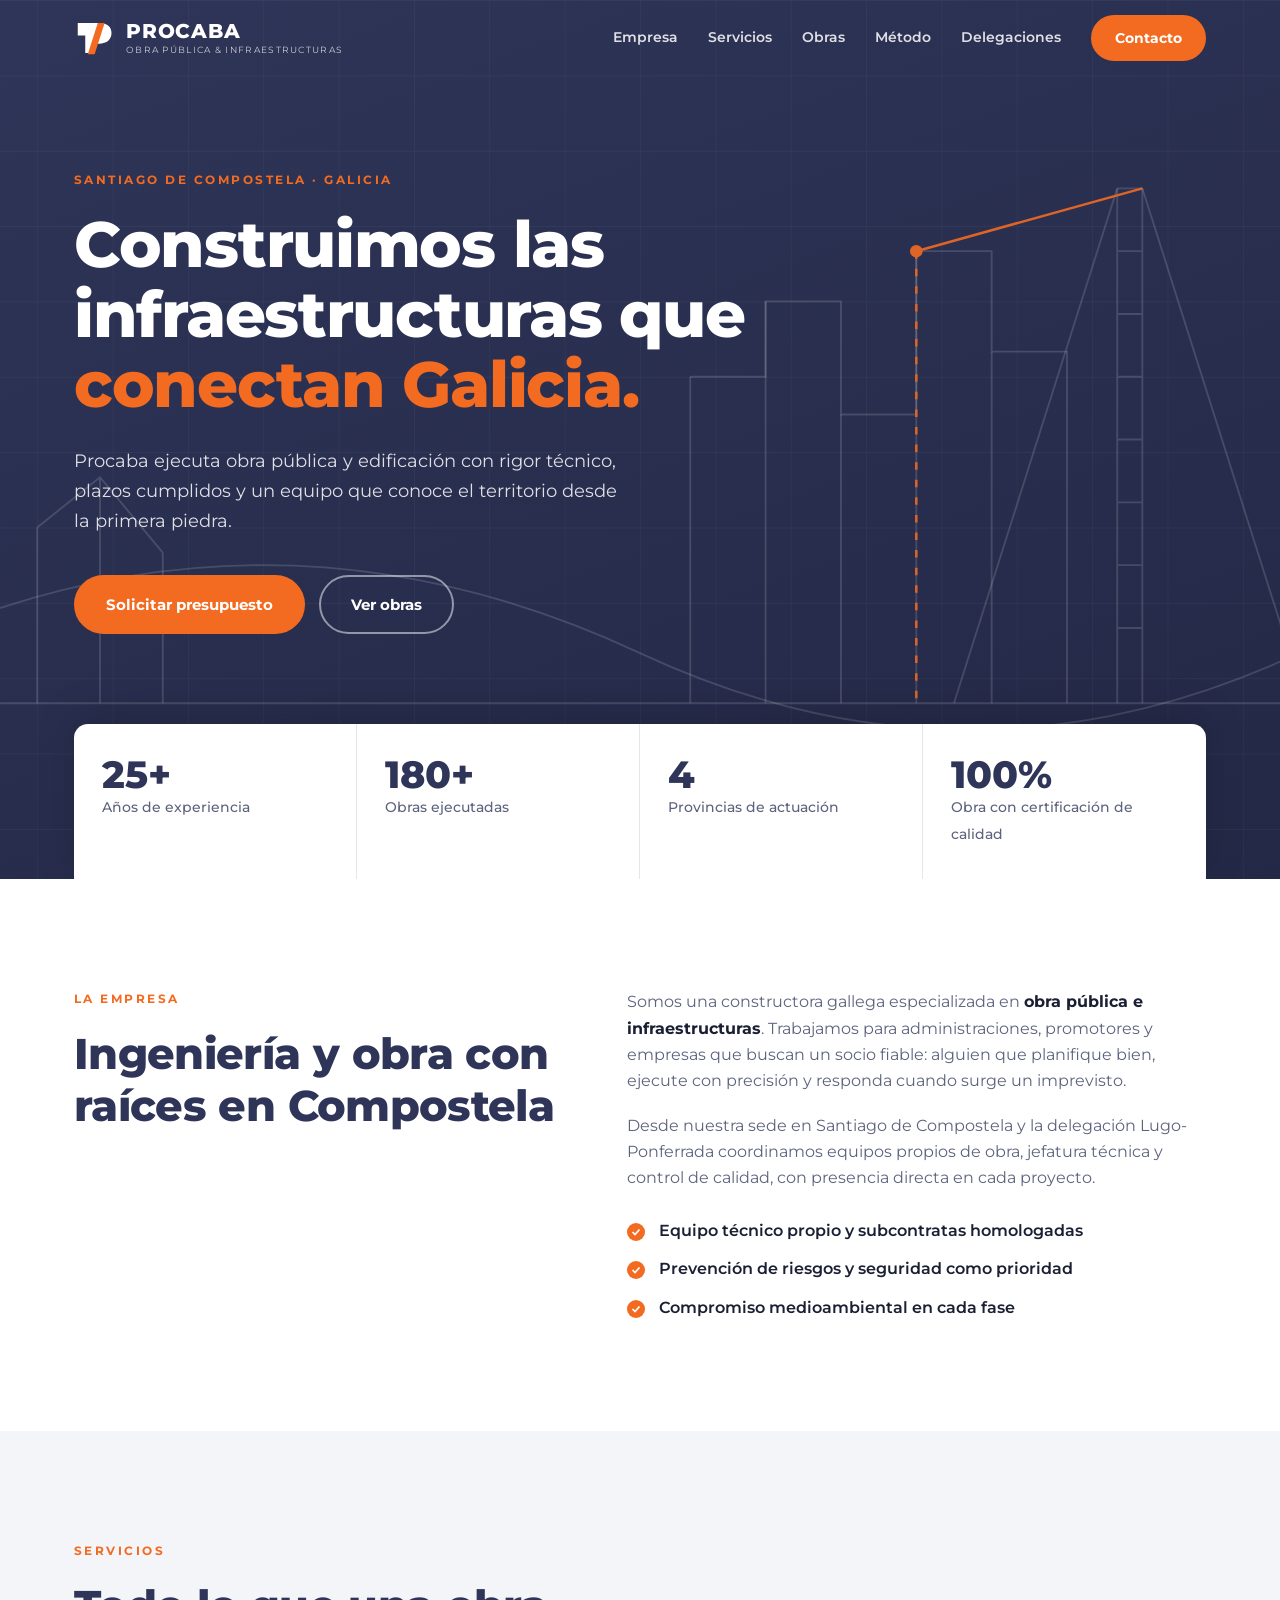
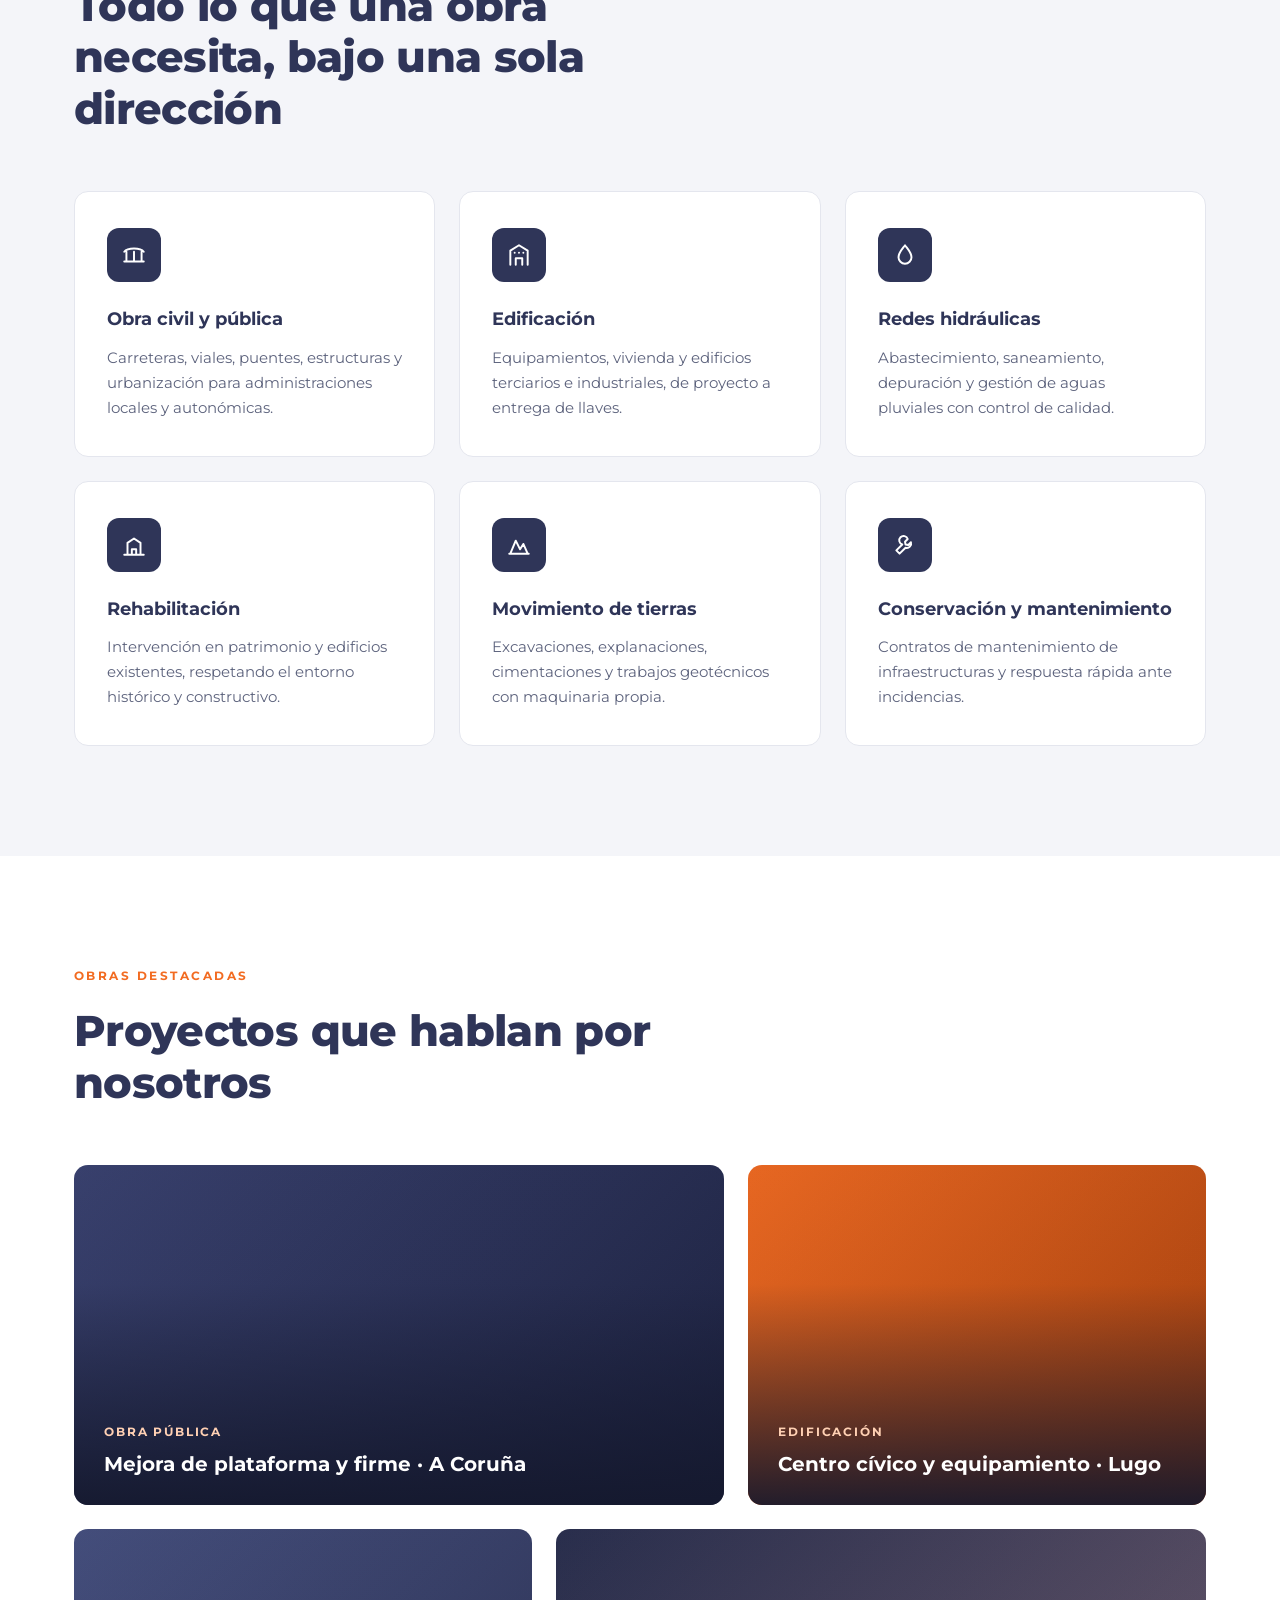
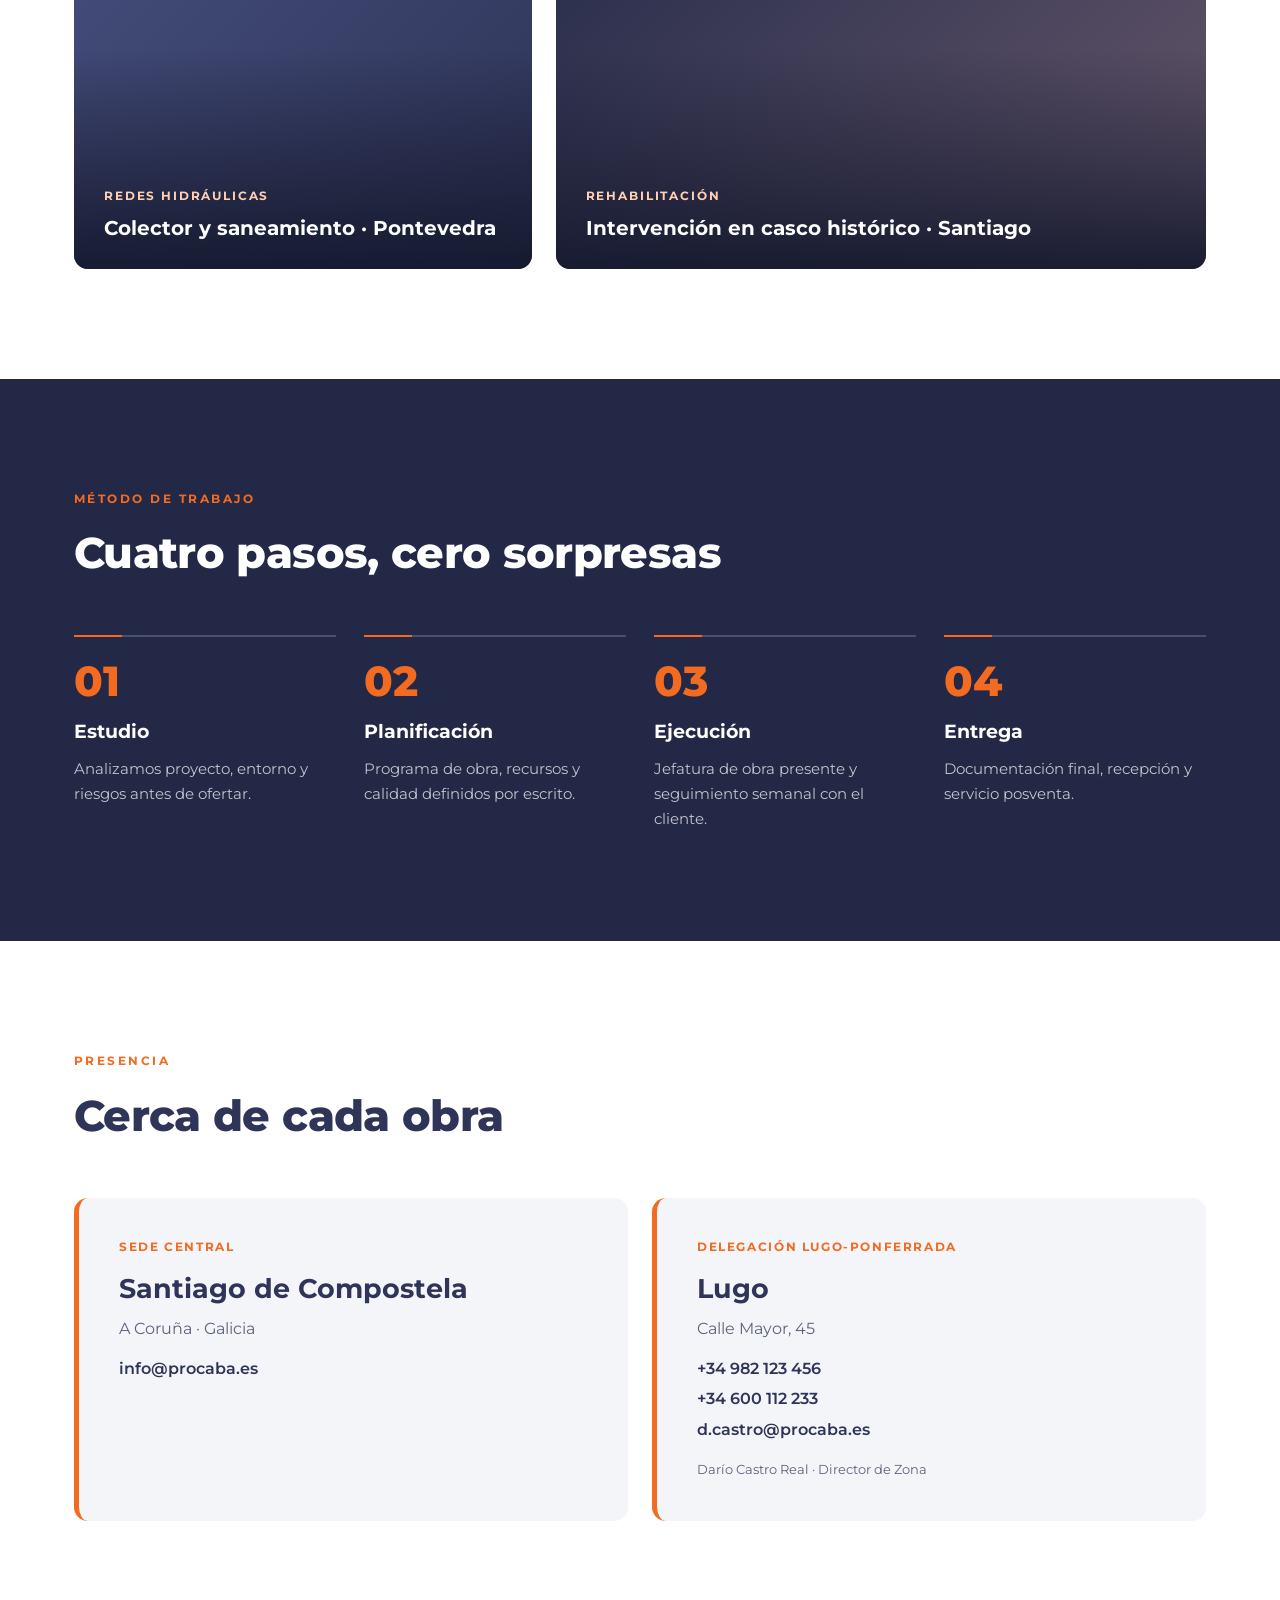
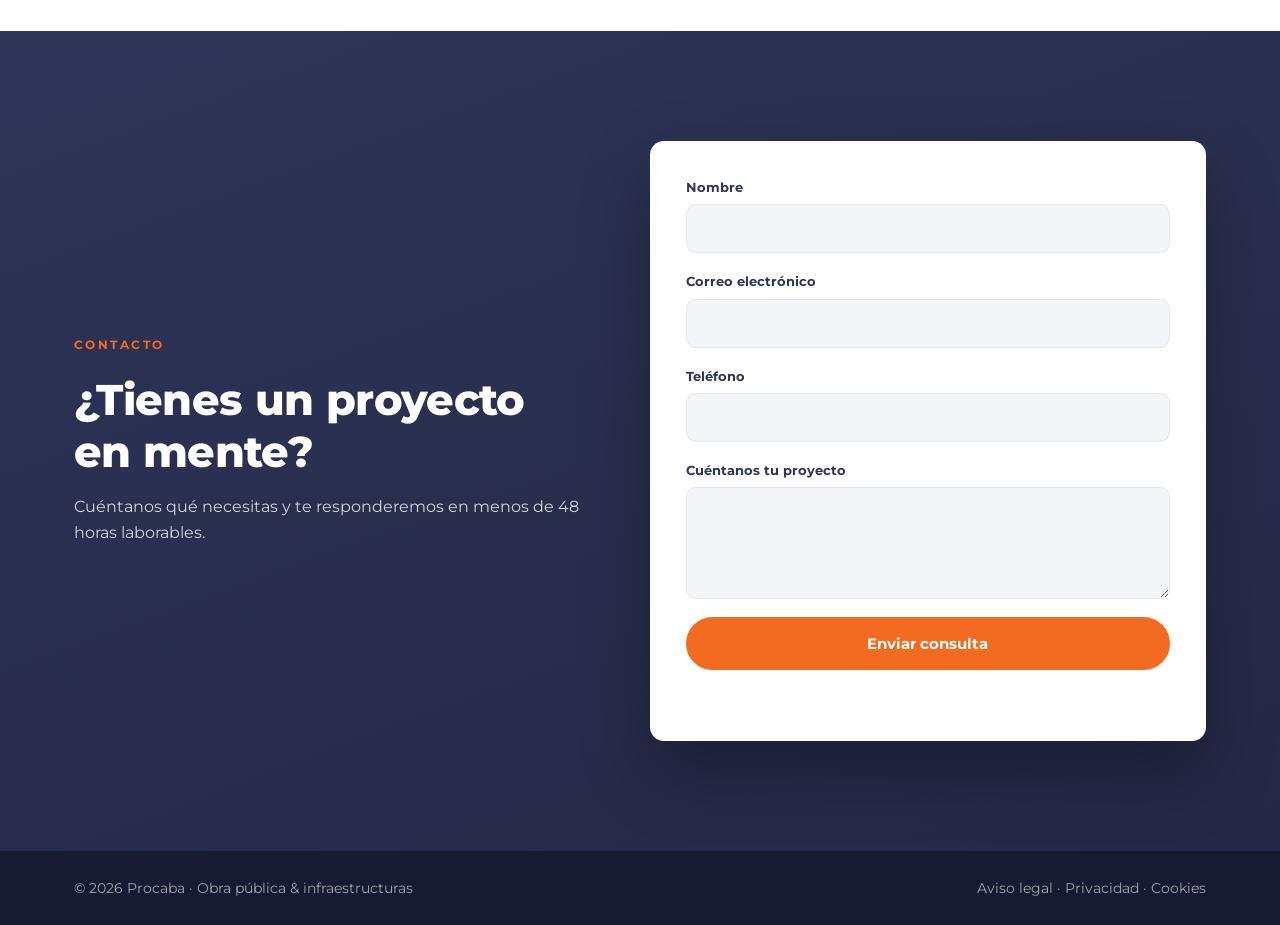
==== index.html @ 621a3f21 "Add Procaba corporate website Static one-page site: hero, company, services, featured works, method," ====
<!doctype html>
<html lang="es">
<head>
<meta charset="utf-8">
<meta name="viewport" content="width=device-width, initial-scale=1">
<title>Procaba · Obra pública e infraestructuras en Galicia</title>
<meta name="description" content="Procaba es una constructora de Santiago de Compostela especializada en obra pública, edificación e infraestructuras en Galicia y el noroeste peninsular.">
<meta name="theme-color" content="#2F3558">
<link rel="icon" href="assets/favicon.svg" type="image/svg+xml">
<link rel="preconnect" href="https://fonts.googleapis.com">
<link rel="preconnect" href="https://fonts.gstatic.com" crossorigin>
<link href="https://fonts.googleapis.com/css2?family=Montserrat:wght@400;500;600;700;800&display=swap" rel="stylesheet">
<link rel="stylesheet" href="styles.css">
<script type="application/ld+json">
{"@context":"https://schema.org","@type":"GeneralContractor","name":"Procaba","description":"Obra pública e infraestructuras","address":{"@type":"PostalAddress","addressLocality":"Santiago de Compostela","addressRegion":"A Coruña","addressCountry":"ES"}}
</script>
</head>
<body>

<header class="nav" id="top">
  <div class="wrap nav-in">
    <a href="#top" class="brand" aria-label="Procaba, inicio">
      <svg class="mark" viewBox="0 0 64 64" aria-hidden="true"><path fill="currentColor" d="M6 8h34c13 0 20 6 20 16s-7 17-20 17H30v15H18V28H6z"/><path fill="#F26B21" d="M38 8h11L33 58H22z"/></svg>
      <span class="brand-t"><b>PROCABA</b><small>Obra pública &amp; infraestructuras</small></span>
    </a>
    <nav class="menu" id="menu" aria-label="Principal">
      <a href="#empresa">Empresa</a>
      <a href="#servicios">Servicios</a>
      <a href="#obras">Obras</a>
      <a href="#metodo">Método</a>
      <a href="#delegaciones">Delegaciones</a>
      <a href="#contacto" class="btn btn-sm">Contacto</a>
    </nav>
    <button class="burger" id="burger" aria-label="Abrir menú" aria-expanded="false" aria-controls="menu"><span></span><span></span></button>
  </div>
</header>

<main>
<section class="hero">
  <div class="hero-bg" aria-hidden="true">
    <svg viewBox="0 0 1200 700" preserveAspectRatio="xMidYMid slice">
      <defs>
        <pattern id="g" width="60" height="60" patternUnits="userSpaceOnUse"><path d="M60 0H0V60" fill="none" stroke="#fff" stroke-opacity=".06"/></pattern>
        <linearGradient id="fade" x1="0" x2="1"><stop offset="0" stop-color="#232846" stop-opacity="0"/><stop offset="1" stop-color="#232846" stop-opacity=".0"/></linearGradient>
      </defs>
      <rect width="1200" height="700" fill="url(#g)"/>
      <g fill="none" stroke="#fff" stroke-opacity=".16" stroke-width="1.500">
        <path d="M0 520 Q300 380 600 520 T1200 480"/>
        <path d="M0 560 H1200"/>
        <path d="M640 560V300M700 560V240M760 560V330M820 560V200M880 560V280"/>
        <path d="M640 300H700V240H760V330H820V200H880V280H940V560"/>
        <path d="M120 560V420M170 560V380M220 560V440M120 420L170 380 220 440"/>
        <path d="M980 560V150M1000 150V560M980 150H1000M980 200H1000M980 250H1000M980 300H1000M980 350H1000M980 400H1000M980 450H1000M980 500H1000"/>
        <path d="M980 150L850 560M1000 150L1130 560"/>
      </g>
      <g stroke="#F26B21" stroke-width="2" fill="none"><path d="M820 200L1000 150"/><path d="M820 200V560" stroke-dasharray="6 8"/></g>
      <circle cx="820" cy="200" r="5" fill="#F26B21"/>
    </svg>
  </div>
  <div class="wrap hero-in">
    <p class="eyebrow">Santiago de Compostela · Galicia</p>
    <h1>Construimos las infraestructuras que <em>conectan Galicia.</em></h1>
    <p class="lead">Procaba ejecuta obra pública y edificación con rigor técnico, plazos cumplidos y un equipo que conoce el territorio desde la primera piedra.</p>
    <div class="cta">
      <a href="#contacto" class="btn">Solicitar presupuesto</a>
      <a href="#obras" class="btn btn-ghost">Ver obras</a>
    </div>
  </div>
  <div class="wrap">
    <ul class="stats" aria-label="Cifras de la empresa">
      <li><b data-count="25" data-suffix="+">25+</b><span>Años de experiencia</span></li>
      <li><b data-count="180" data-suffix="+">180+</b><span>Obras ejecutadas</span></li>
      <li><b data-count="4">4</b><span>Provincias de actuación</span></li>
      <li><b data-count="100" data-suffix="%">100%</b><span>Obra con certificación de calidad</span></li>
    </ul>
  </div>
</section>

<section class="sec" id="empresa">
  <div class="wrap split">
    <div class="reveal">
      <p class="eyebrow dark">La empresa</p>
      <h2>Ingeniería y obra con raíces en Compostela</h2>
    </div>
    <div class="reveal">
      <p>Somos una constructora gallega especializada en <strong>obra pública e infraestructuras</strong>. Trabajamos para administraciones, promotores y empresas que buscan un socio fiable: alguien que planifique bien, ejecute con precisión y responda cuando surge un imprevisto.</p>
      <p>Desde nuestra sede en Santiago de Compostela y la delegación Lugo-Ponferrada coordinamos equipos propios de obra, jefatura técnica y control de calidad, con presencia directa en cada proyecto.</p>
      <ul class="ticks">
        <li>Equipo técnico propio y subcontratas homologadas</li>
        <li>Prevención de riesgos y seguridad como prioridad</li>
        <li>Compromiso medioambiental en cada fase</li>
      </ul>
    </div>
  </div>
</section>

<section class="sec alt" id="servicios">
  <div class="wrap">
    <div class="head reveal"><p class="eyebrow dark">Servicios</p><h2>Todo lo que una obra necesita, bajo una sola dirección</h2></div>
    <div class="cards">
      <article class="card reveal"><i><svg viewBox="0 0 24 24"><path d="M3 18h18M5 18V9m14 9V9M3 9c3-4 15-4 18 0M12 9v9"/></svg></i><h3>Obra civil y pública</h3><p>Carreteras, viales, puentes, estructuras y urbanización para administraciones locales y autonómicas.</p></article>
      <article class="card reveal"><i><svg viewBox="0 0 24 24"><path d="M4 21V8l8-5 8 5v13M9 21v-6h6v6M8 10h.01M12 10h.01M16 10h.01"/></svg></i><h3>Edificación</h3><p>Equipamientos, vivienda y edificios terciarios e industriales, de proyecto a entrega de llaves.</p></article>
      <article class="card reveal"><i><svg viewBox="0 0 24 24"><path d="M12 3c3 4 6 7 6 11a6 6 0 0 1-12 0c0-4 3-7 6-11z"/></svg></i><h3>Redes hidráulicas</h3><p>Abastecimiento, saneamiento, depuración y gestión de aguas pluviales con control de calidad.</p></article>
      <article class="card reveal"><i><svg viewBox="0 0 24 24"><path d="M3 21h18M6 21V10l6-4 6 4v11M10 21v-5h4v5"/></svg></i><h3>Rehabilitación</h3><p>Intervención en patrimonio y edificios existentes, respetando el entorno histórico y constructivo.</p></article>
      <article class="card reveal"><i><svg viewBox="0 0 24 24"><path d="M4 20l5-12 4 8 3-5 4 9M3 20h18"/></svg></i><h3>Movimiento de tierras</h3><p>Excavaciones, explanaciones, cimentaciones y trabajos geotécnicos con maquinaria propia.</p></article>
      <article class="card reveal"><i><svg viewBox="0 0 24 24"><path d="M14.500 6.500a4 4 0 1 0-5 5L4 17l3 3 5.500-5.500a4 4 0 0 0 5-5l-2.500 2.500-2.500-.5-.5-2.500z"/></svg></i><h3>Conservación y mantenimiento</h3><p>Contratos de mantenimiento de infraestructuras y respuesta rápida ante incidencias.</p></article>
    </div>
  </div>
</section>

<section class="sec" id="obras">
  <div class="wrap">
    <div class="head reveal"><p class="eyebrow dark">Obras destacadas</p><h2>Proyectos que hablan por nosotros</h2></div>
    <div class="works">
      <figure class="work w1 reveal"><div class="art"></div><figcaption><span>Obra pública</span><h3>Mejora de plataforma y firme · A Coruña</h3></figcaption></figure>
      <figure class="work w2 reveal"><div class="art"></div><figcaption><span>Edificación</span><h3>Centro cívico y equipamiento · Lugo</h3></figcaption></figure>
      <figure class="work w3 reveal"><div class="art"></div><figcaption><span>Redes hidráulicas</span><h3>Colector y saneamiento · Pontevedra</h3></figcaption></figure>
      <figure class="work w4 reveal"><div class="art"></div><figcaption><span>Rehabilitación</span><h3>Intervención en casco histórico · Santiago</h3></figcaption></figure>
    </div>
  </div>
</section>

<section class="sec dark" id="metodo">
  <div class="wrap">
    <div class="head reveal"><p class="eyebrow">Método de trabajo</p><h2>Cuatro pasos, cero sorpresas</h2></div>
    <ol class="steps">
      <li class="reveal"><b>01</b><h3>Estudio</h3><p>Analizamos proyecto, entorno y riesgos antes de ofertar.</p></li>
      <li class="reveal"><b>02</b><h3>Planificación</h3><p>Programa de obra, recursos y calidad definidos por escrito.</p></li>
      <li class="reveal"><b>03</b><h3>Ejecución</h3><p>Jefatura de obra presente y seguimiento semanal con el cliente.</p></li>
      <li class="reveal"><b>04</b><h3>Entrega</h3><p>Documentación final, recepción y servicio posventa.</p></li>
    </ol>
  </div>
</section>

<section class="sec" id="delegaciones">
  <div class="wrap">
    <div class="head reveal"><p class="eyebrow dark">Presencia</p><h2>Cerca de cada obra</h2></div>
    <div class="offices">
      <article class="office reveal">
        <span class="tag">Sede central</span>
        <h3>Santiago de Compostela</h3>
        <p>A Coruña · Galicia</p>
        <a href="mailto:info@procaba.es">info@procaba.es</a>
      </article>
      <article class="office reveal">
        <span class="tag">Delegación Lugo-Ponferrada</span>
        <h3>Lugo</h3>
        <p>Calle Mayor, 45</p>
        <a href="tel:+34982123456">+34 982 123 456</a>
        <a href="tel:+34600112233">+34 600 112 233</a>
        <a href="mailto:d.castro@procaba.es">d.castro@procaba.es</a>
        <small>Darío Castro Real · Director de Zona</small>
      </article>
    </div>
  </div>
</section>

<section class="sec cta-band" id="contacto">
  <div class="wrap contact">
    <div class="reveal">
      <p class="eyebrow">Contacto</p>
      <h2>¿Tienes un proyecto en mente?</h2>
      <p>Cuéntanos qué necesitas y te responderemos en menos de 48 horas laborables.</p>
    </div>
    <form class="form reveal" id="form" novalidate>
      <label>Nombre<input name="nombre" required autocomplete="name"></label>
      <label>Correo electrónico<input type="email" name="email" required autocomplete="email"></label>
      <label>Teléfono<input type="tel" name="tel" autocomplete="tel"></label>
      <label>Cuéntanos tu proyecto<textarea name="msg" rows="4" required></textarea></label>
      <button class="btn" type="submit">Enviar consulta</button>
      <p class="note" id="note" role="status"></p>
    </form>
  </div>
</section>
</main>

<footer class="foot">
  <div class="wrap foot-in">
    <span>© <span id="y"></span> Procaba · Obra pública &amp; infraestructuras</span>
    <span><a href="#">Aviso legal</a> · <a href="#">Privacidad</a> · <a href="#">Cookies</a></span>
  </div>
</footer>

<script src="script.js"></script>
</body>
</html>
---- styles.css ----
:root{
  --navy:#2F3558; --navy-d:#232846; --orange:#F26B21; --ink:#1b1f33; --mut:#5d637d;
  --bg:#fff; --alt:#f4f5f9; --line:#e4e6ee; --r:14px; --w:1180px;
}
*{box-sizing:border-box;margin:0;padding:0}
html{scroll-behavior:smooth;scroll-padding-top:76px}
body{font-family:Montserrat,system-ui,sans-serif;color:var(--ink);background:var(--bg);line-height:1.65;-webkit-font-smoothing:antialiased}
a{color:inherit;text-decoration:none}
ul,ol{list-style:none}
.wrap{max-width:var(--w);margin:0 auto;padding:0 24px}

/* nav */
.nav{position:fixed;inset:0 0 auto;z-index:50;transition:background .3s,box-shadow .3s;color:#fff}
.nav.solid{background:rgba(35,40,70,.96);backdrop-filter:blur(8px);box-shadow:0 2px 20px rgba(0,0,0,.2)}
.nav-in{display:flex;align-items:center;justify-content:space-between;height:76px}
.brand{display:flex;align-items:center;gap:12px}
.mark{width:40px;height:40px;color:#fff}
.brand-t{display:flex;flex-direction:column;line-height:1.1}
.brand-t b{font-weight:800;font-size:1.25rem;letter-spacing:.04em}
.brand-t small{font-size:.58rem;letter-spacing:.14em;text-transform:uppercase;opacity:.75;margin-top:3px}
.menu{display:flex;align-items:center;gap:30px;font-size:.88rem;font-weight:600}
.menu a:not(.btn){opacity:.85;transition:opacity .2s}
.menu a:not(.btn):hover{opacity:1}
.burger{display:none;background:none;border:0;width:44px;height:44px;cursor:pointer}
.burger span{display:block;width:24px;height:2px;background:#fff;margin:6px auto}

/* buttons */
.btn{display:inline-block;background:var(--orange);color:#fff;font-weight:700;font-size:.95rem;padding:15px 30px;border-radius:999px;border:2px solid var(--orange);cursor:pointer;font-family:inherit;transition:transform .2s,background .2s,box-shadow .2s}
.btn:hover{transform:translateY(-2px);box-shadow:0 10px 24px rgba(242,107,33,.35);background:#ff7a30}
.btn-sm{padding:10px 22px;font-size:.85rem}
.btn-ghost{background:transparent;border-color:rgba(255,255,255,.5)}
.btn-ghost:hover{background:#fff;color:var(--navy);border-color:#fff;box-shadow:none}

/* hero */
.hero{position:relative;background:linear-gradient(160deg,var(--navy) 0%,var(--navy-d) 100%);color:#fff;padding:170px 0 0;overflow:hidden}
.hero-bg{position:absolute;inset:0;opacity:.9}
.hero-bg svg{width:100%;height:100%}
.hero-in{position:relative;max-width:var(--w)}
.hero-in>*{max-width:720px}
.eyebrow{font-size:.78rem;font-weight:700;letter-spacing:.2em;text-transform:uppercase;color:var(--orange);margin-bottom:18px}
.eyebrow.dark{color:var(--orange)}
h1{font-size:clamp(2.2rem,5.4vw,4rem);line-height:1.1;font-weight:800;letter-spacing:-.02em}
h1 em{font-style:normal;color:var(--orange)}
.lead{font-size:1.15rem;opacity:.85;margin:26px 0 38px;max-width:560px}
.cta{display:flex;gap:14px;flex-wrap:wrap}
.stats{position:relative;display:grid;grid-template-columns:repeat(4,1fr);gap:0;margin-top:90px;background:#fff;color:var(--ink);border-radius:var(--r) var(--r) 0 0;box-shadow:0 -10px 40px rgba(0,0,0,.15)}
.stats li{padding:32px 28px;border-right:1px solid var(--line)}
.stats li:last-child{border:0}
.stats b{display:block;font-size:2.4rem;font-weight:800;color:var(--navy);line-height:1}
.stats span{font-size:.85rem;color:var(--mut);font-weight:500}

/* sections */
.sec{padding:110px 0}
.sec.alt{background:var(--alt)}
h2{font-size:clamp(1.8rem,3.4vw,2.7rem);line-height:1.2;font-weight:800;color:var(--navy);letter-spacing:-.015em}
.head{max-width:680px;margin-bottom:56px}
.split{display:grid;grid-template-columns:1fr 1.2fr;gap:70px;align-items:start}
.split p{color:var(--mut);margin-bottom:18px}
.split strong{color:var(--ink)}
.ticks{margin-top:26px;display:grid;gap:12px}
.ticks li{position:relative;padding-left:32px;font-weight:600}
.ticks li::before{content:"";position:absolute;left:0;top:5px;width:18px;height:18px;border-radius:50%;background:var(--orange) url("data:image/svg+xml,%3Csvg xmlns='http://www.w3.org/2000/svg' viewBox='0 0 24 24' fill='none' stroke='white' stroke-width='3.500'%3E%3Cpath d='M5 12l5 5 9-10'/%3E%3C/svg%3E") center/12px no-repeat}

.cards{display:grid;grid-template-columns:repeat(3,1fr);gap:24px}
.card{background:#fff;padding:36px 32px;border-radius:var(--r);border:1px solid var(--line);transition:transform .3s,box-shadow .3s,border-color .3s}
.card:hover{transform:translateY(-6px);box-shadow:0 22px 50px rgba(47,53,88,.12);border-color:transparent}
.card i{display:grid;place-items:center;width:54px;height:54px;border-radius:12px;background:var(--navy);margin-bottom:22px;transition:background .3s}
.card:hover i{background:var(--orange)}
.card svg{width:26px;height:26px;fill:none;stroke:#fff;stroke-width:1.8;stroke-linecap:round;stroke-linejoin:round}
.card h3{font-size:1.15rem;color:var(--navy);margin-bottom:10px}
.card p{color:var(--mut);font-size:.95rem}

/* works */
.works{display:grid;grid-template-columns:repeat(12,1fr);gap:24px}
.work{position:relative;border-radius:var(--r);overflow:hidden;min-height:340px;color:#fff;isolation:isolate}
.w1{grid-column:span 7}.w2{grid-column:span 5}.w3{grid-column:span 5}.w4{grid-column:span 7}
.art{position:absolute;inset:0;z-index:-1;transition:transform .6s}
.work:hover .art{transform:scale(1.06)}
.art::after{content:"";position:absolute;inset:0;background:linear-gradient(to top,rgba(20,24,45,.92),rgba(20,24,45,.05) 65%)}
.w1 .art{background:linear-gradient(135deg,#3a4270,#1d2240)}
.w2 .art{background:linear-gradient(135deg,#F26B21,#a8400c)}
.w3 .art{background:linear-gradient(135deg,#46507f,#2F3558)}
.w4 .art{background:linear-gradient(135deg,#2a2f4e,#6a5a6d)}
.art{background-image:repeating-linear-gradient(90deg,rgba(255,255,255,.05) 0 1px,transparent 1px 48px),repeating-linear-gradient(0deg,rgba(255,255,255,.05) 0 1px,transparent 1px 48px)}
.work figcaption{position:absolute;left:0;right:0;bottom:0;padding:28px 30px}
.work span{font-size:.72rem;font-weight:700;letter-spacing:.16em;text-transform:uppercase;color:#ffd0b3}
.work h3{font-size:1.25rem;margin-top:6px;line-height:1.3}

/* dark steps */
.sec.dark{background:var(--navy-d);color:#fff}
.sec.dark h2{color:#fff}
.steps{display:grid;grid-template-columns:repeat(4,1fr);gap:28px;counter-reset:s}
.steps li{border-top:2px solid rgba(255,255,255,.18);padding-top:24px;position:relative}
.steps li::before{content:"";position:absolute;top:-2px;left:0;width:48px;height:2px;background:var(--orange)}
.steps b{font-size:2.6rem;font-weight:800;color:var(--orange);line-height:1}
.steps h3{margin:12px 0 8px;font-size:1.2rem}
.steps p{opacity:.72;font-size:.95rem}

/* offices */
.offices{display:grid;grid-template-columns:repeat(2,1fr);gap:24px}
.office{background:var(--alt);padding:40px;border-radius:var(--r);border-left:5px solid var(--orange);display:flex;flex-direction:column;gap:4px}
.tag{font-size:.72rem;font-weight:700;letter-spacing:.14em;text-transform:uppercase;color:var(--orange)}
.office h3{font-size:1.7rem;color:var(--navy);margin-top:6px}
.office p{color:var(--mut);margin-bottom:10px}
.office a{font-weight:600;color:var(--navy)}
.office a:hover{color:var(--orange)}
.office small{margin-top:12px;color:var(--mut)}

/* contact */
.cta-band{background:linear-gradient(160deg,var(--navy),var(--navy-d));color:#fff}
.cta-band h2{color:#fff;margin-bottom:16px}
.contact{display:grid;grid-template-columns:1fr 1.1fr;gap:70px;align-items:center}
.contact p:not(.eyebrow){opacity:.8}
.form{background:#fff;color:var(--ink);padding:36px;border-radius:var(--r);display:grid;gap:18px;box-shadow:0 30px 70px rgba(0,0,0,.3)}
.form label{display:grid;gap:6px;font-size:.8rem;font-weight:700;color:var(--navy)}
.form input,.form textarea{font:inherit;font-weight:400;padding:13px 15px;border:1.5px solid var(--line);border-radius:10px;background:var(--alt);color:var(--ink);transition:border-color .2s,background .2s}
.form input:focus,.form textarea:focus{outline:0;border-color:var(--orange);background:#fff}
.note{font-size:.85rem;color:var(--mut)!important;min-height:1.2em}

.foot{background:#171a30;color:rgba(255,255,255,.6);font-size:.85rem;padding:26px 0}
.foot-in{display:flex;justify-content:space-between;gap:16px;flex-wrap:wrap}
.foot a:hover{color:var(--orange)}

/* reveal */
.reveal{opacity:0;transform:translateY(24px);transition:opacity .7s,transform .7s}
.reveal.in{opacity:1;transform:none}
@media (prefers-reduced-motion:reduce){.reveal{opacity:1;transform:none;transition:none}html{scroll-behavior:auto}}

/* responsive */
@media (max-width:960px){
  .split,.contact,.offices{grid-template-columns:1fr;gap:36px}
  .cards{grid-template-columns:repeat(2,1fr)}
  .steps{grid-template-columns:repeat(2,1fr)}
  .stats{grid-template-columns:repeat(2,1fr)}
  .stats li:nth-child(2){border-right:0}
  .stats li:nth-child(-n+2){border-bottom:1px solid var(--line)}
  .w1,.w2,.w3,.w4{grid-column:span 12}
}
@media (max-width:720px){
  .burger{display:block}
  .menu{position:absolute;top:76px;left:0;right:0;background:var(--navy-d);flex-direction:column;align-items:stretch;gap:0;padding:12px 24px 24px;display:none}
  .menu.open{display:flex}
  .menu a{padding:14px 0;border-bottom:1px solid rgba(255,255,255,.1)}
  .menu .btn{margin-top:14px;text-align:center;border-bottom:2px solid var(--orange)}
  .nav{background:var(--navy-d)}
  .hero{padding-top:130px}
  .sec{padding:76px 0}
  .cards,.steps{grid-template-columns:1fr}
  .stats{margin-top:60px}
  .stats li{padding:24px 18px}
  .stats b{font-size:1.9rem}
  .form{padding:24px}
}
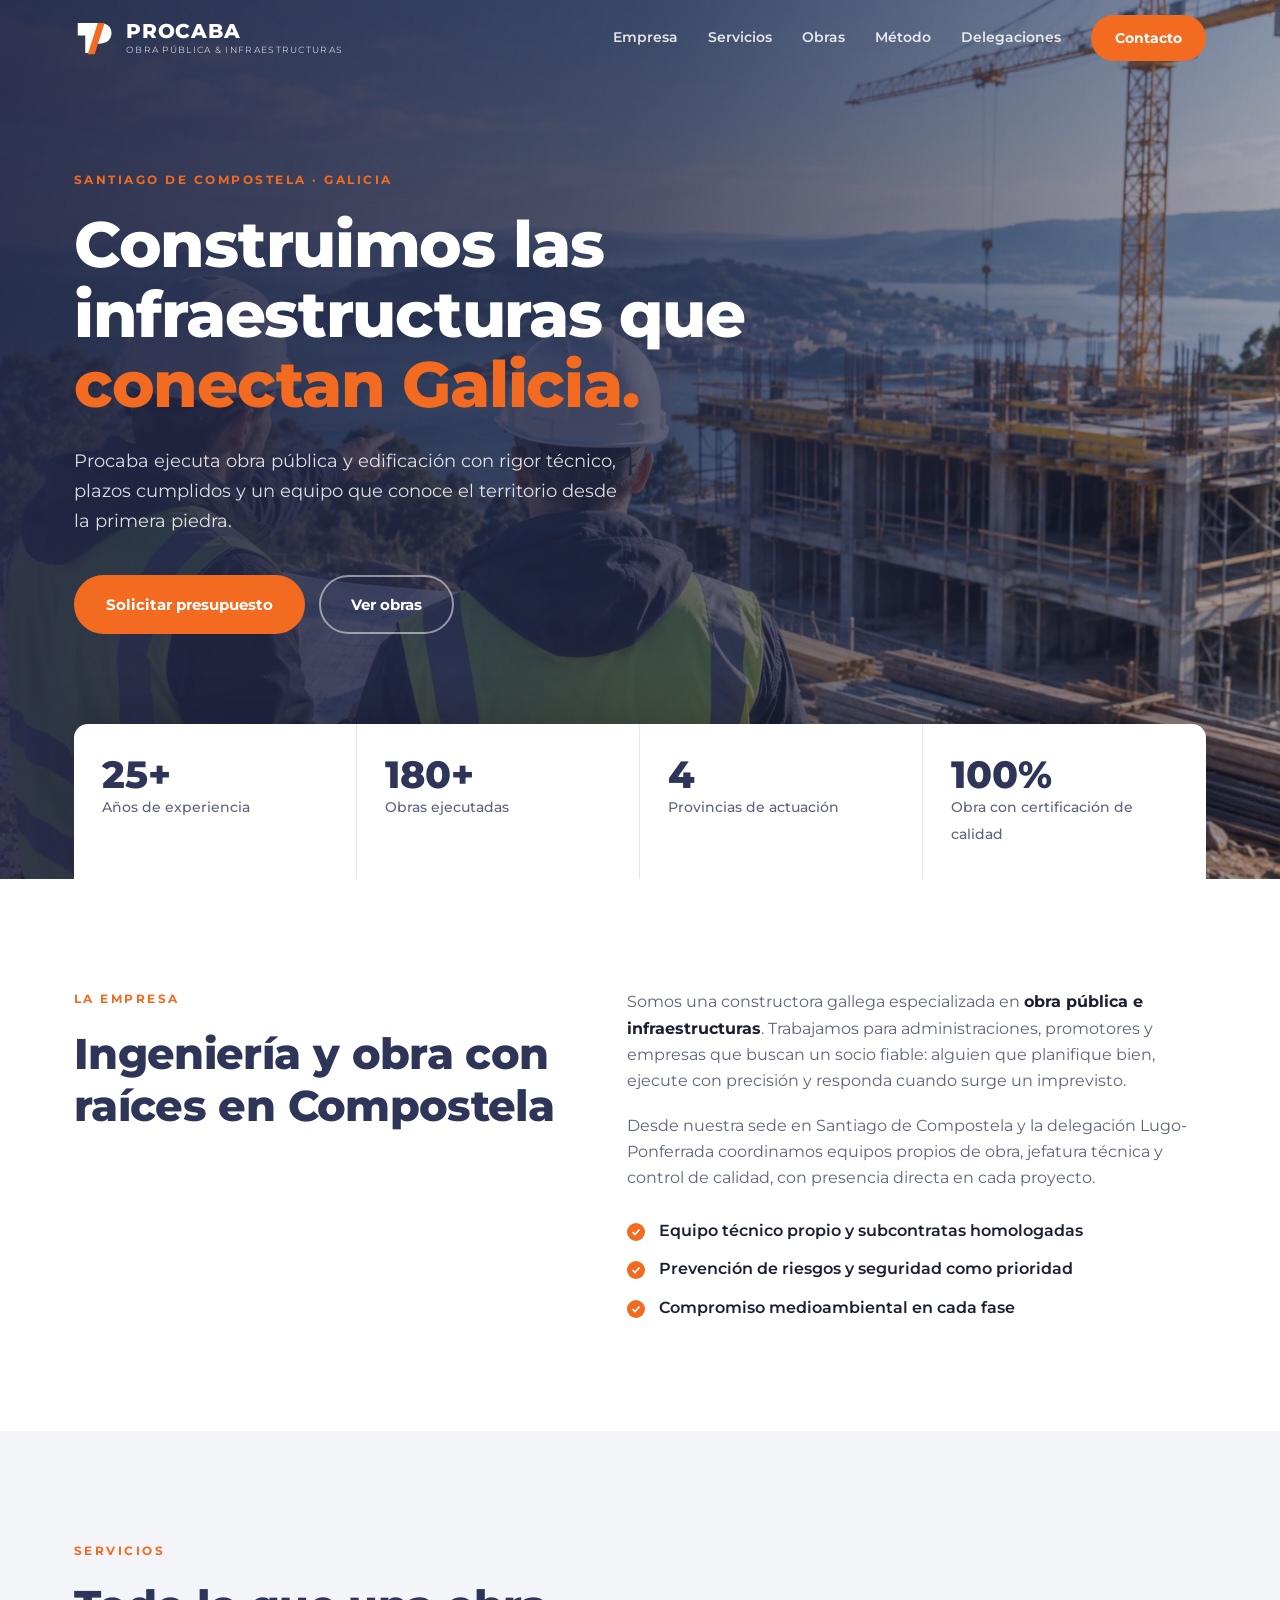
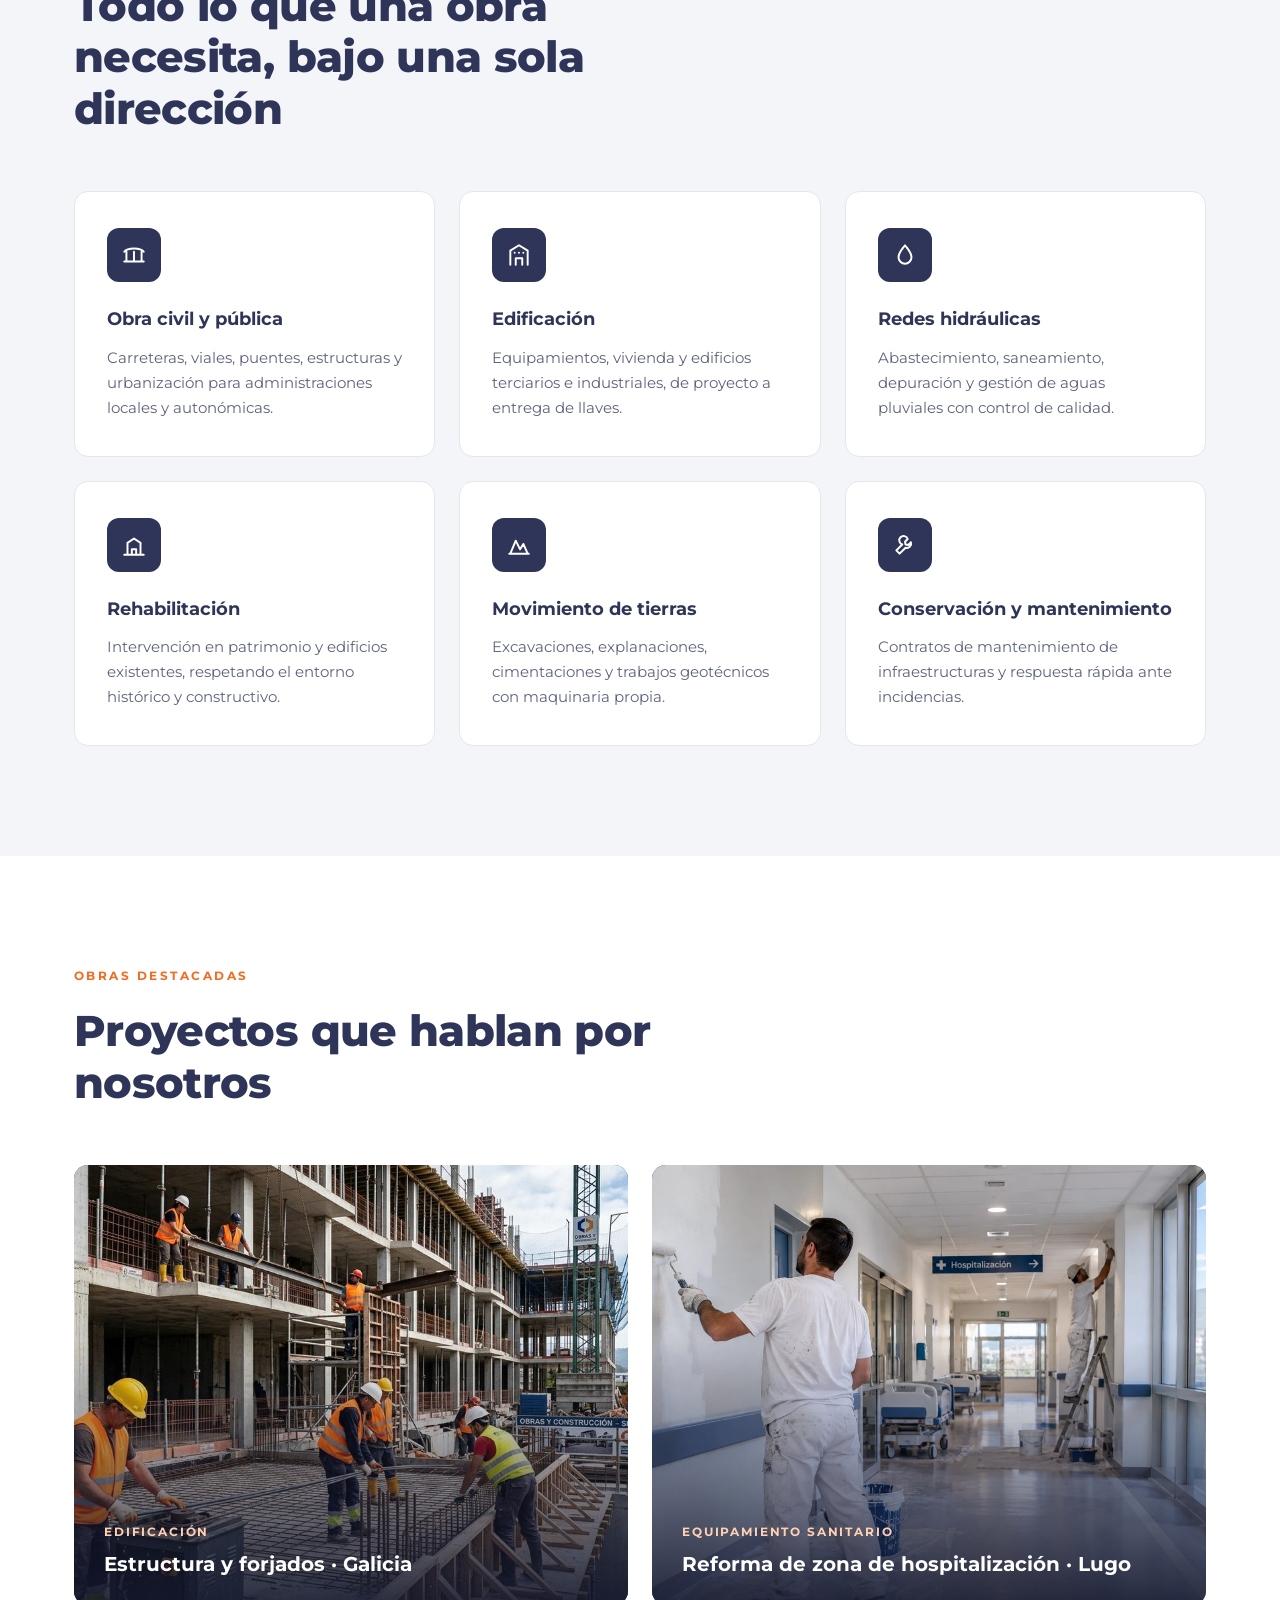
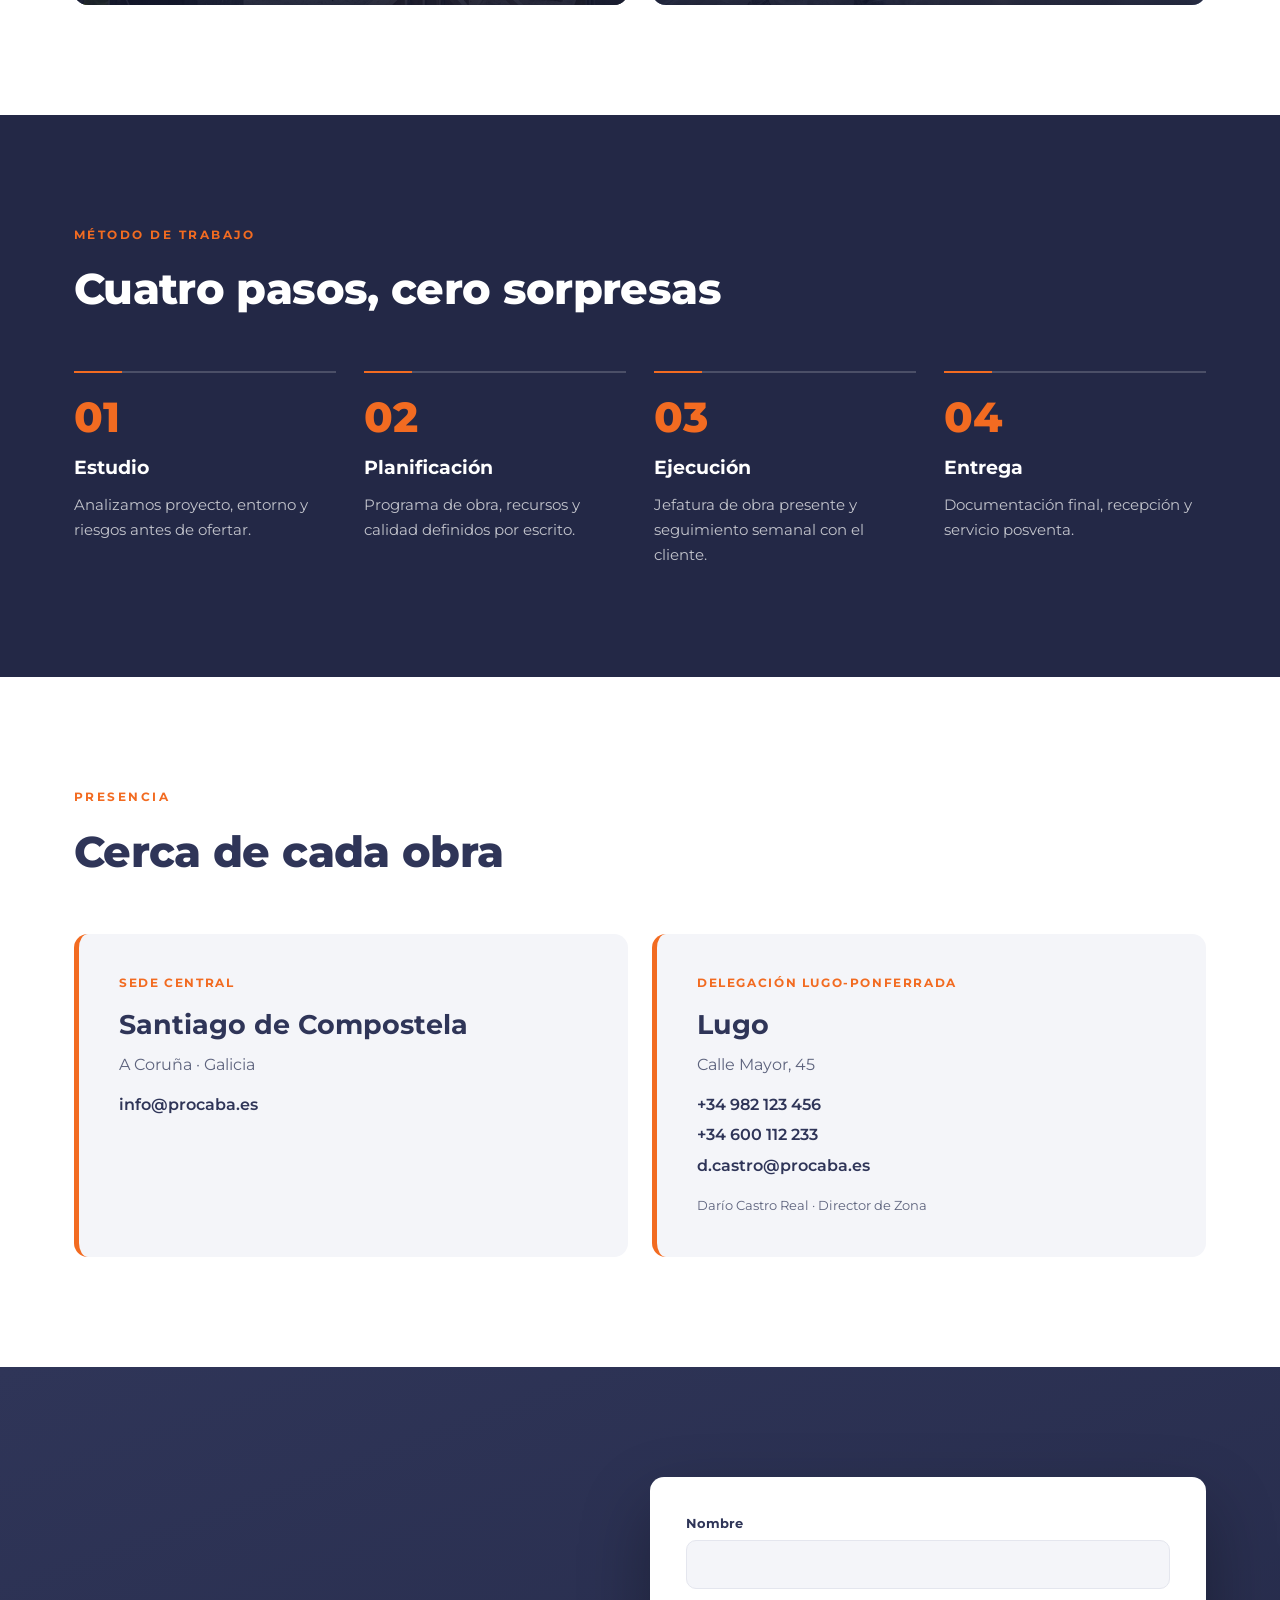
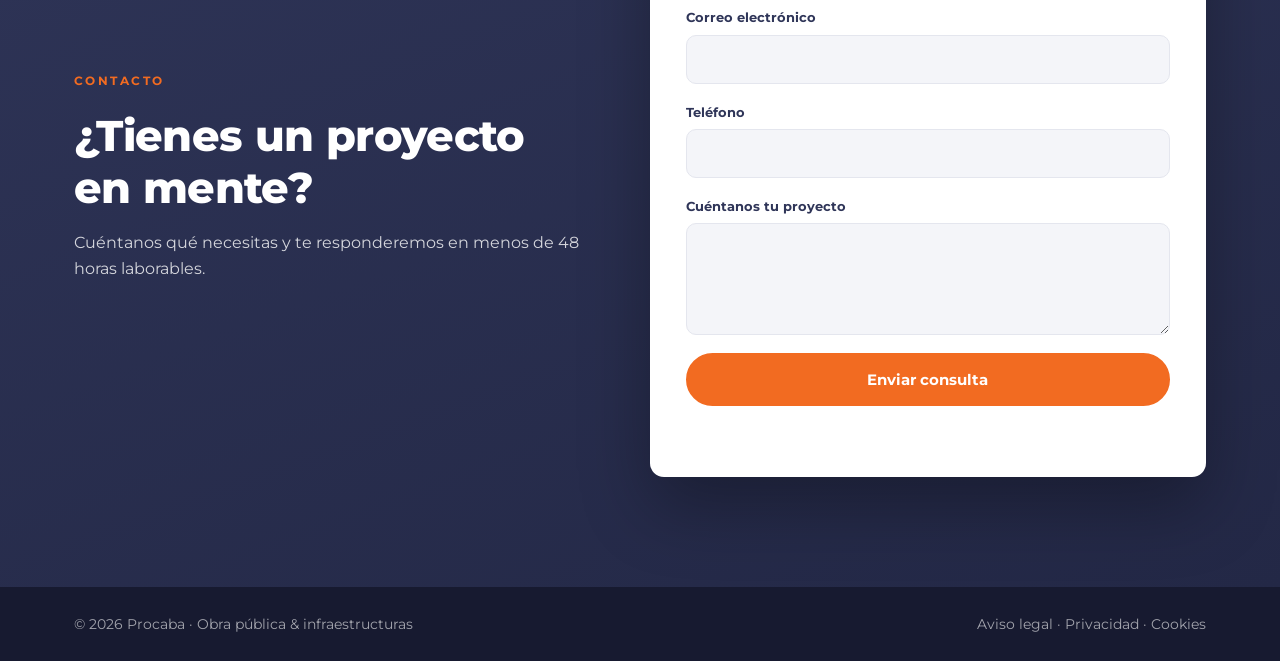
==== commit ef24744f: "Add photography to hero and featured works Co-Authored-By: Claude Sonnet 5.5 <noreply@anthropic.com>" ====
--- a/index.html
+++ b/index.html
@@ -112,10 +112,8 @@
   <div class="wrap">
     <div class="head reveal"><p class="eyebrow dark">Obras destacadas</p><h2>Proyectos que hablan por nosotros</h2></div>
     <div class="works">
-      <figure class="work w1 reveal"><div class="art"></div><figcaption><span>Obra pública</span><h3>Mejora de plataforma y firme · A Coruña</h3></figcaption></figure>
-      <figure class="work w2 reveal"><div class="art"></div><figcaption><span>Edificación</span><h3>Centro cívico y equipamiento · Lugo</h3></figcaption></figure>
-      <figure class="work w3 reveal"><div class="art"></div><figcaption><span>Redes hidráulicas</span><h3>Colector y saneamiento · Pontevedra</h3></figcaption></figure>
-      <figure class="work w4 reveal"><div class="art"></div><figcaption><span>Rehabilitación</span><h3>Intervención en casco histórico · Santiago</h3></figcaption></figure>
+      <figure class="work w1 reveal"><img src="assets/img/obra-edificacion.jpg" alt="Equipo trabajando en la estructura de un edificio en construcción" loading="lazy"><figcaption><span>Edificación</span><h3>Estructura y forjados · Galicia</h3></figcaption></figure>
+      <figure class="work w2 reveal"><img src="assets/img/obra-hospital.jpg" alt="Operarios pintando un pasillo hospitalario en reforma" loading="lazy"><figcaption><span>Equipamiento sanitario</span><h3>Reforma de zona de hospitalización · Lugo</h3></figcaption></figure>
     </div>
   </div>
 </section>
--- a/styles.css
+++ b/styles.css
@@ -33,7 +33,8 @@
 
 /* hero */
 .hero{position:relative;background:linear-gradient(160deg,var(--navy) 0%,var(--navy-d) 100%);color:#fff;padding:170px 0 0;overflow:hidden}
-.hero-bg{position:absolute;inset:0;opacity:.9}
+.hero-bg{position:absolute;inset:0;background:linear-gradient(100deg,rgba(35,40,70,.94) 0%,rgba(35,40,70,.78) 45%,rgba(35,40,70,.35) 100%),url(assets/img/hero.jpg) center 35%/cover}
+.hero-bg svg{display:none}
 .hero-bg svg{width:100%;height:100%}
 .hero-in{position:relative;max-width:var(--w)}
 .hero-in>*{max-width:720px}
@@ -72,16 +73,11 @@
 
 /* works */
 .works{display:grid;grid-template-columns:repeat(12,1fr);gap:24px}
-.work{position:relative;border-radius:var(--r);overflow:hidden;min-height:340px;color:#fff;isolation:isolate}
-.w1{grid-column:span 7}.w2{grid-column:span 5}.w3{grid-column:span 5}.w4{grid-column:span 7}
-.art{position:absolute;inset:0;z-index:-1;transition:transform .6s}
-.work:hover .art{transform:scale(1.06)}
-.art::after{content:"";position:absolute;inset:0;background:linear-gradient(to top,rgba(20,24,45,.92),rgba(20,24,45,.05) 65%)}
-.w1 .art{background:linear-gradient(135deg,#3a4270,#1d2240)}
-.w2 .art{background:linear-gradient(135deg,#F26B21,#a8400c)}
-.w3 .art{background:linear-gradient(135deg,#46507f,#2F3558)}
-.w4 .art{background:linear-gradient(135deg,#2a2f4e,#6a5a6d)}
-.art{background-image:repeating-linear-gradient(90deg,rgba(255,255,255,.05) 0 1px,transparent 1px 48px),repeating-linear-gradient(0deg,rgba(255,255,255,.05) 0 1px,transparent 1px 48px)}
+.work{position:relative;border-radius:var(--r);overflow:hidden;min-height:440px;color:#fff;background:var(--navy);isolation:isolate}
+.w1,.w2{grid-column:span 6}
+.work img{position:absolute;inset:0;width:100%;height:100%;object-fit:cover;z-index:-1;transition:transform .6s}
+.work:hover img{transform:scale(1.06)}
+.work::after{content:"";position:absolute;inset:0;z-index:-1;background:linear-gradient(to top,rgba(20,24,45,.9),rgba(20,24,45,0) 60%)}
 .work figcaption{position:absolute;left:0;right:0;bottom:0;padding:28px 30px}
 .work span{font-size:.72rem;font-weight:700;letter-spacing:.16em;text-transform:uppercase;color:#ffd0b3}
 .work h3{font-size:1.25rem;margin-top:6px;line-height:1.3}
@@ -134,7 +130,7 @@
   .stats{grid-template-columns:repeat(2,1fr)}
   .stats li:nth-child(2){border-right:0}
   .stats li:nth-child(-n+2){border-bottom:1px solid var(--line)}
-  .w1,.w2,.w3,.w4{grid-column:span 12}
+  .w1,.w2{grid-column:span 12}
 }
 @media (max-width:720px){
   .burger{display:block}
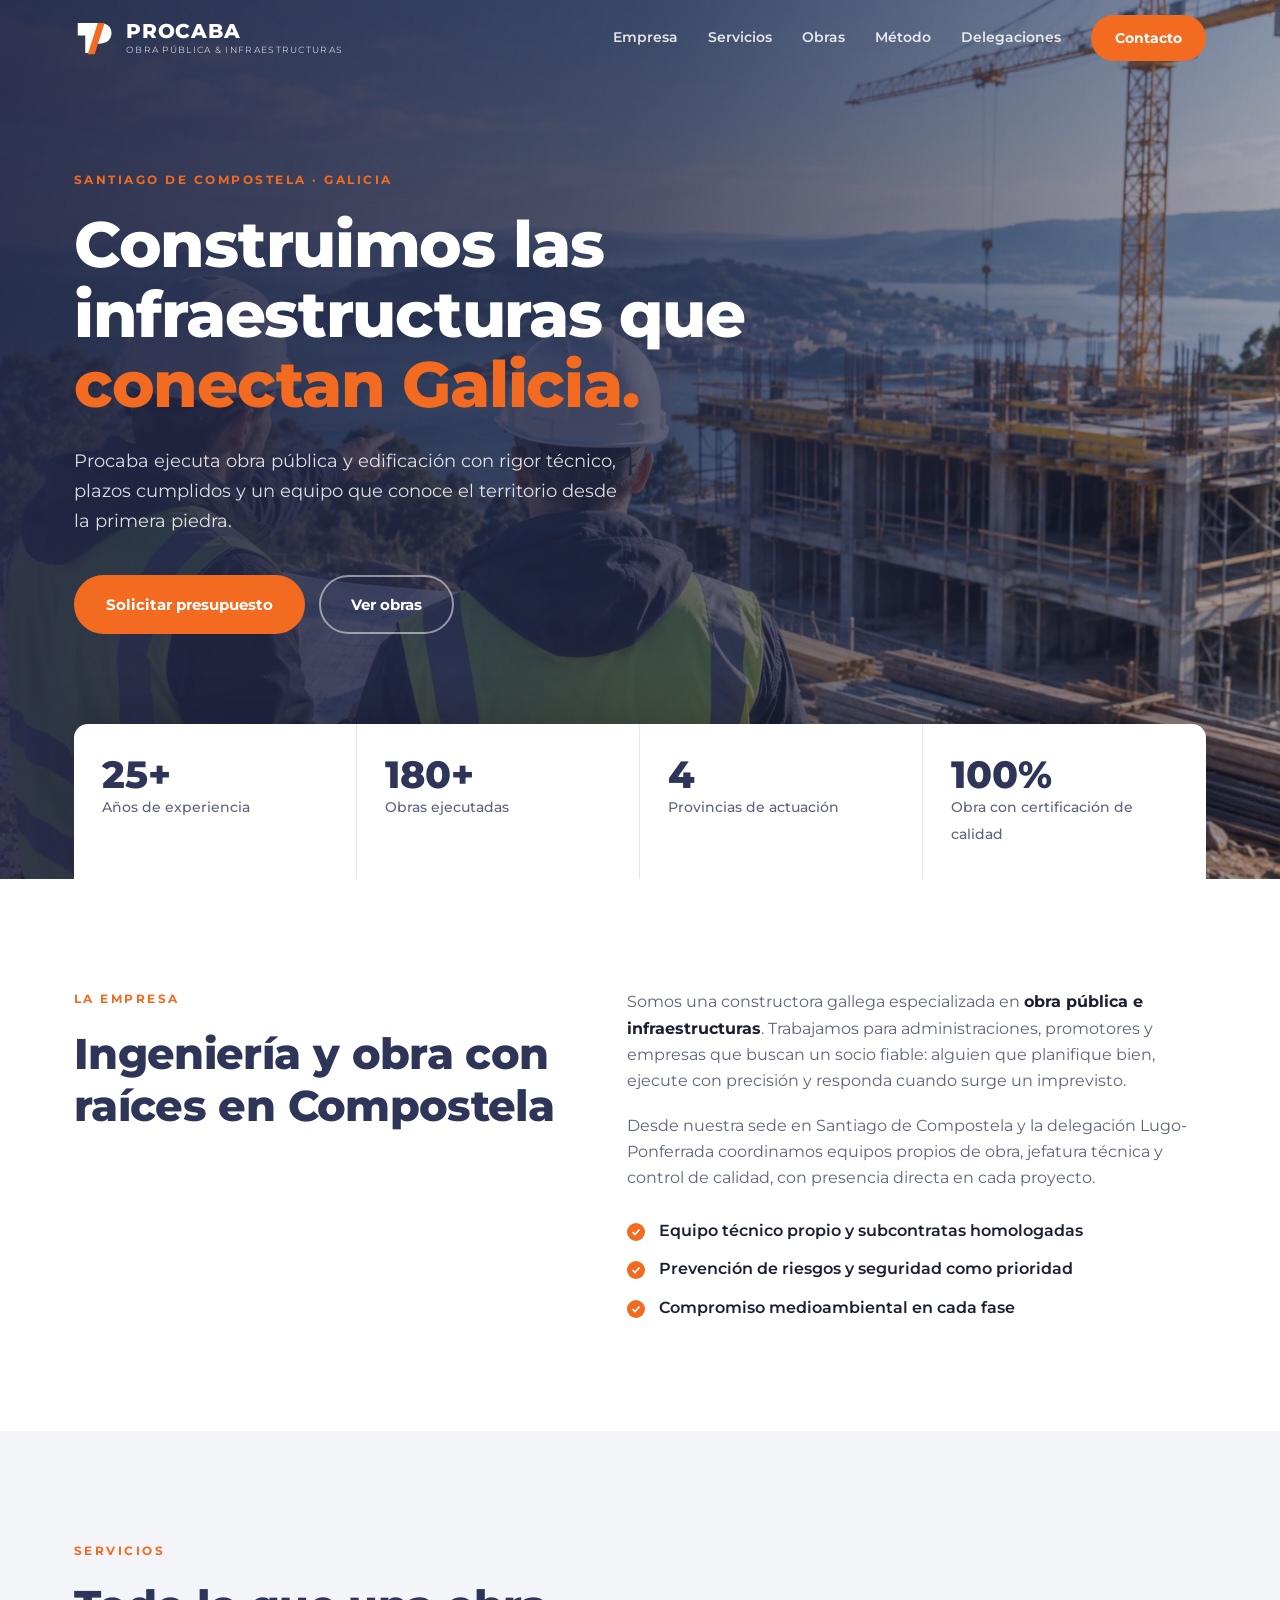
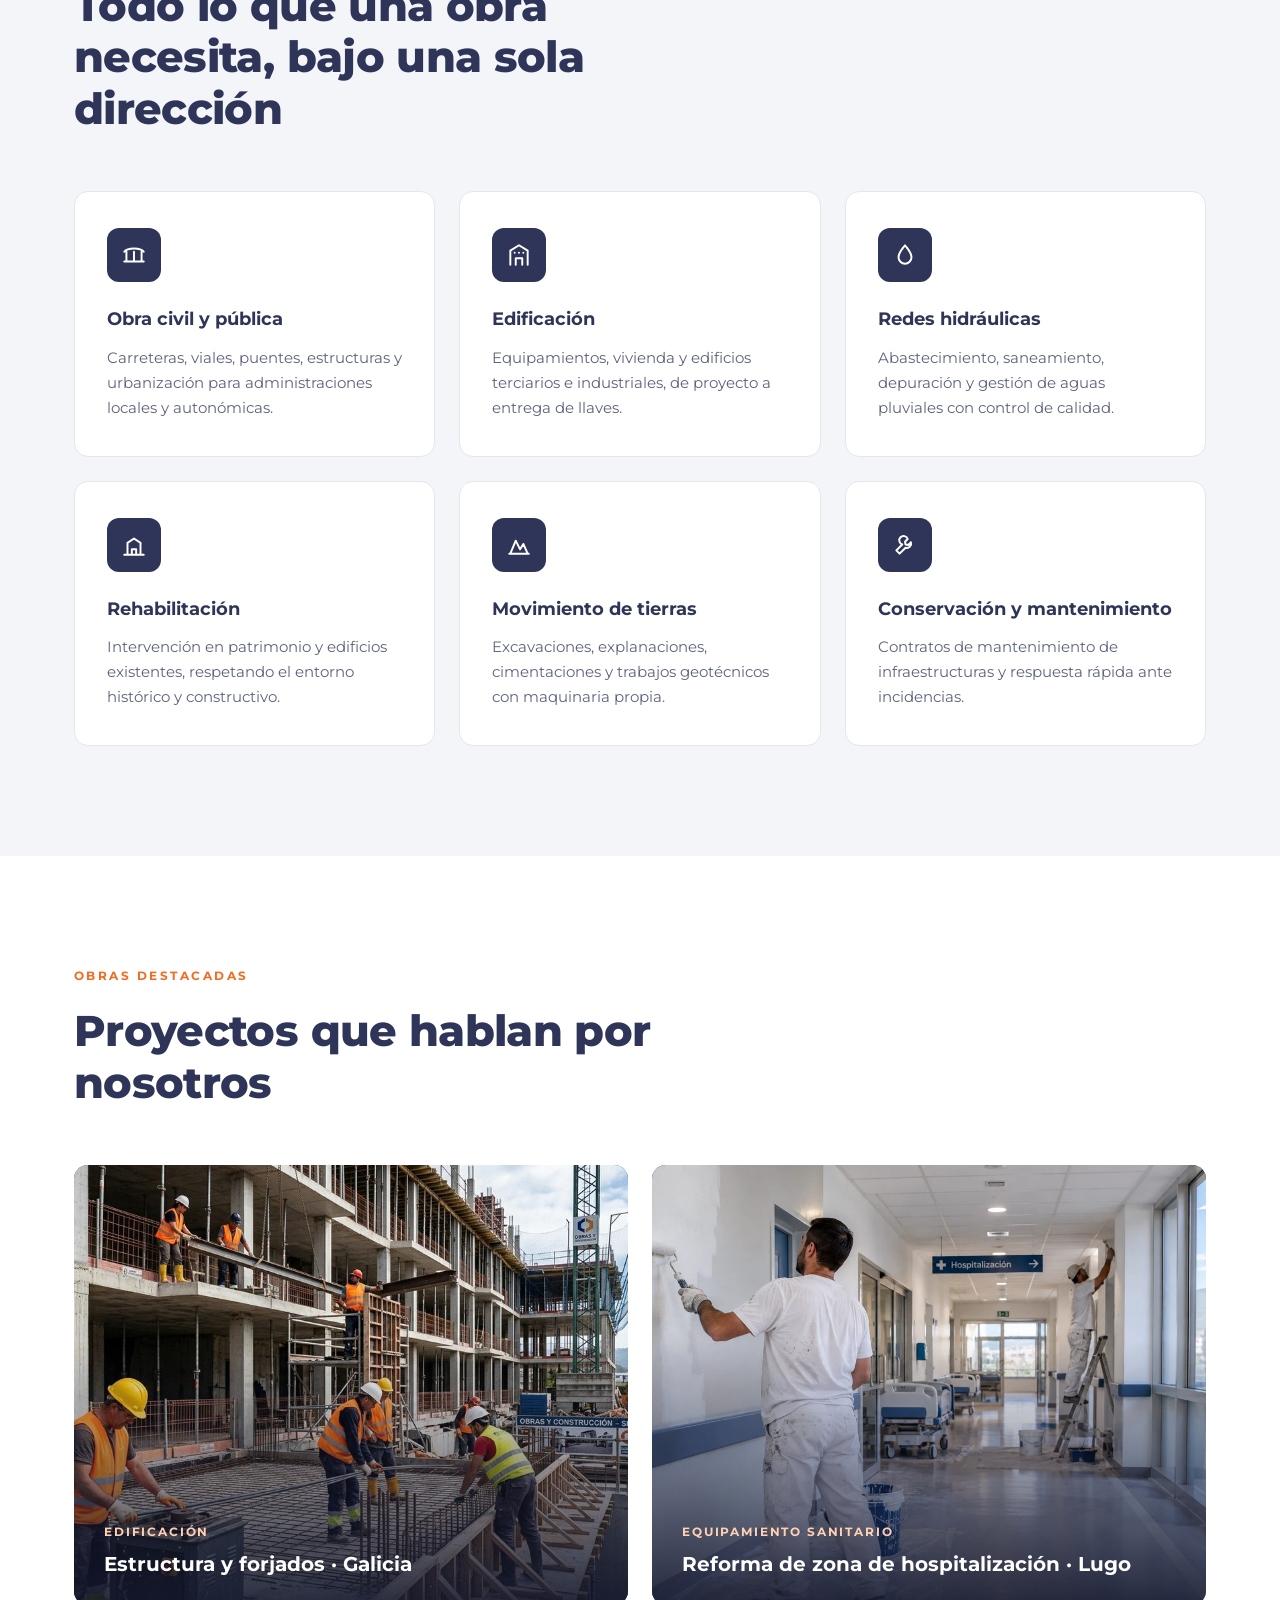
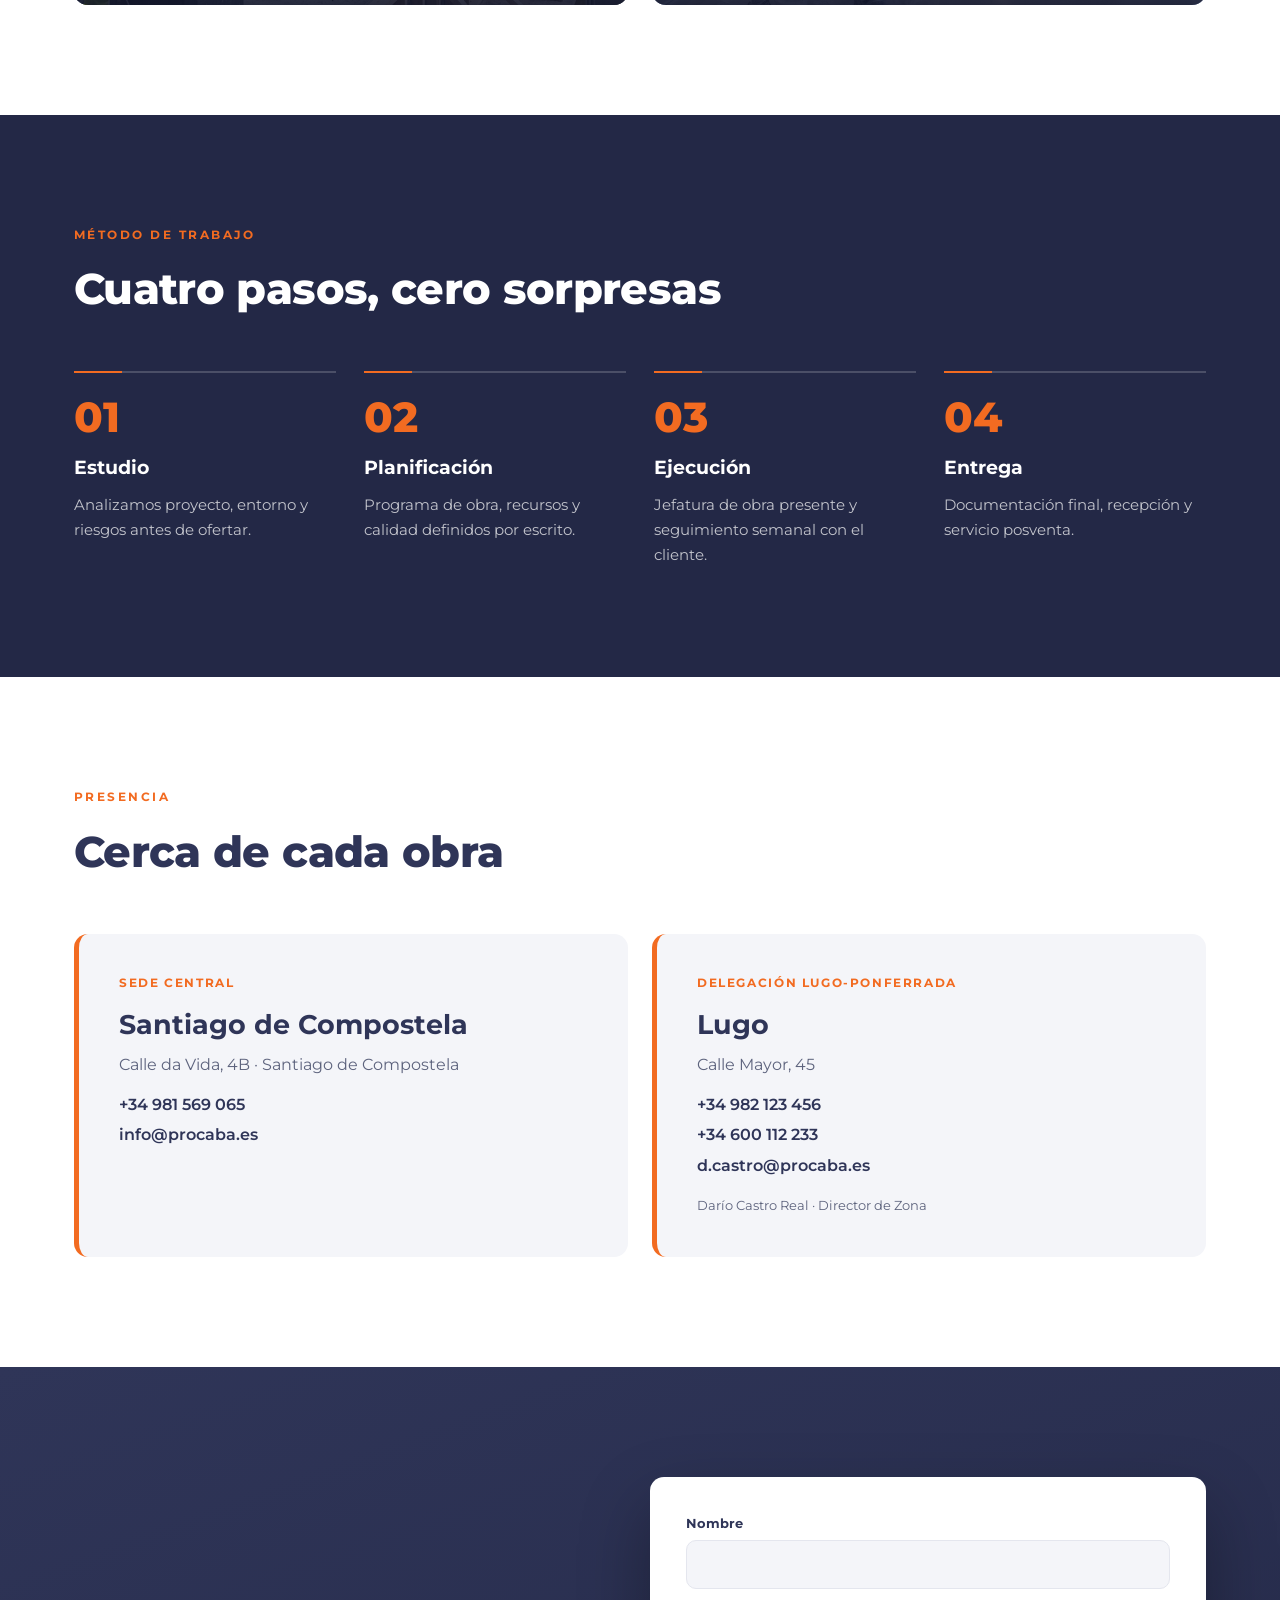
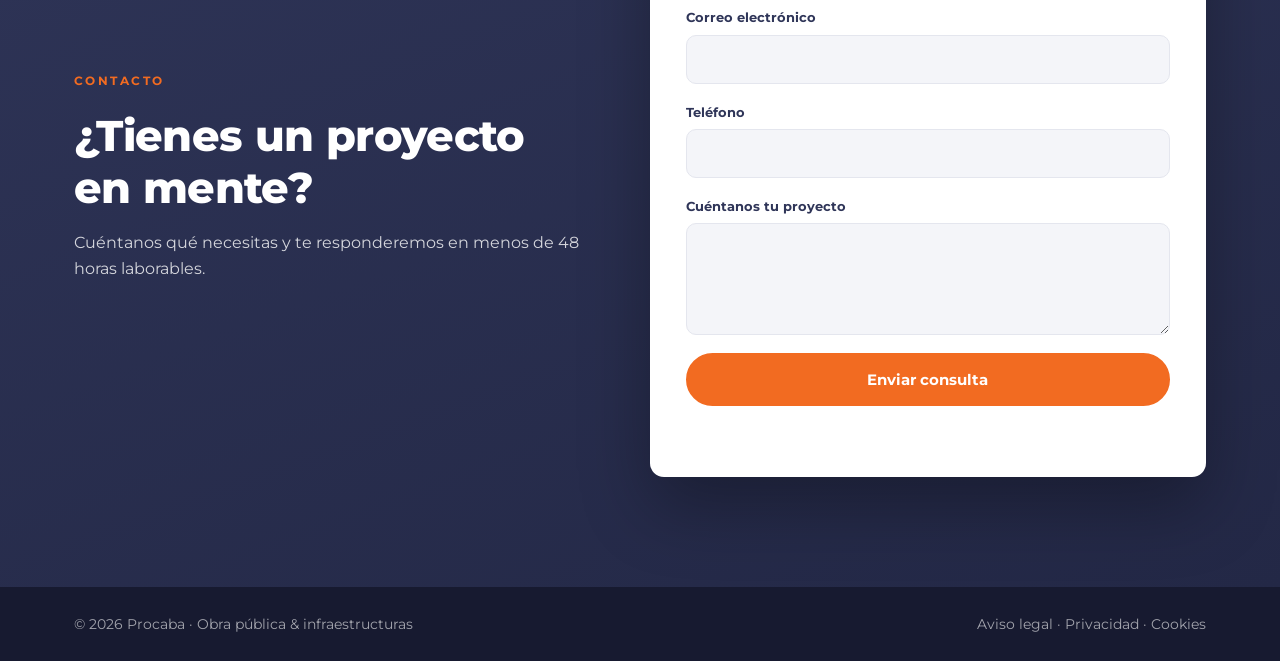
==== commit cdf570db: "Add aviso legal page and company contact details Co-Authored-By: Claude Sonnet 5.5 <noreply@anthropi" ====
--- a/index.html
+++ b/index.html
@@ -12,7 +12,7 @@
 <link href="https://fonts.googleapis.com/css2?family=Montserrat:wght@400;500;600;700;800&display=swap" rel="stylesheet">
 <link rel="stylesheet" href="styles.css">
 <script type="application/ld+json">
-{"@context":"https://schema.org","@type":"GeneralContractor","name":"Procaba","description":"Obra pública e infraestructuras","address":{"@type":"PostalAddress","addressLocality":"Santiago de Compostela","addressRegion":"A Coruña","addressCountry":"ES"}}
+{"@context":"https://schema.org","@type":"GeneralContractor","name":"Procaba","description":"Obra pública e infraestructuras","telephone":"+34981569065","vatID":"B74130907","address":{"@type":"PostalAddress","streetAddress":"Calle da Vida, 4B","addressLocality":"Santiago de Compostela","addressRegion":"A Coruña","addressCountry":"ES"}}
 </script>
 </head>
 <body>
@@ -137,7 +137,8 @@
       <article class="office reveal">
         <span class="tag">Sede central</span>
         <h3>Santiago de Compostela</h3>
-        <p>A Coruña · Galicia</p>
+        <p>Calle da Vida, 4B · Santiago de Compostela</p>
+        <a href="tel:+34981569065">+34 981 569 065</a>
         <a href="mailto:info@procaba.es">info@procaba.es</a>
       </article>
       <article class="office reveal">
@@ -175,7 +176,7 @@
 <footer class="foot">
   <div class="wrap foot-in">
     <span>© <span id="y"></span> Procaba · Obra pública &amp; infraestructuras</span>
-    <span><a href="#">Aviso legal</a> · <a href="#">Privacidad</a> · <a href="#">Cookies</a></span>
+    <span><a href="aviso-legal.html">Aviso legal</a> · <a href="#">Privacidad</a> · <a href="#">Cookies</a></span>
   </div>
 </footer>
 
--- a/styles.css
+++ b/styles.css
@@ -147,3 +147,14 @@
   .stats b{font-size:1.9rem}
   .form{padding:24px}
 }
+
+/* legal page */
+.legal{padding:150px 0 90px}
+.legal .wrap{max-width:820px}
+.legal h1{font-size:clamp(2rem,4vw,3rem);color:var(--navy);margin-bottom:24px}
+.legal h2{font-size:1.2rem;margin:36px 0 10px}
+.legal p,.legal li{color:var(--mut);margin-bottom:12px}
+.legal ul{list-style:disc;padding-left:22px}
+.legal li strong{color:var(--ink)}
+.legal a{color:var(--navy);text-decoration:underline}
+.legal-date{margin-top:40px;font-size:.85rem}
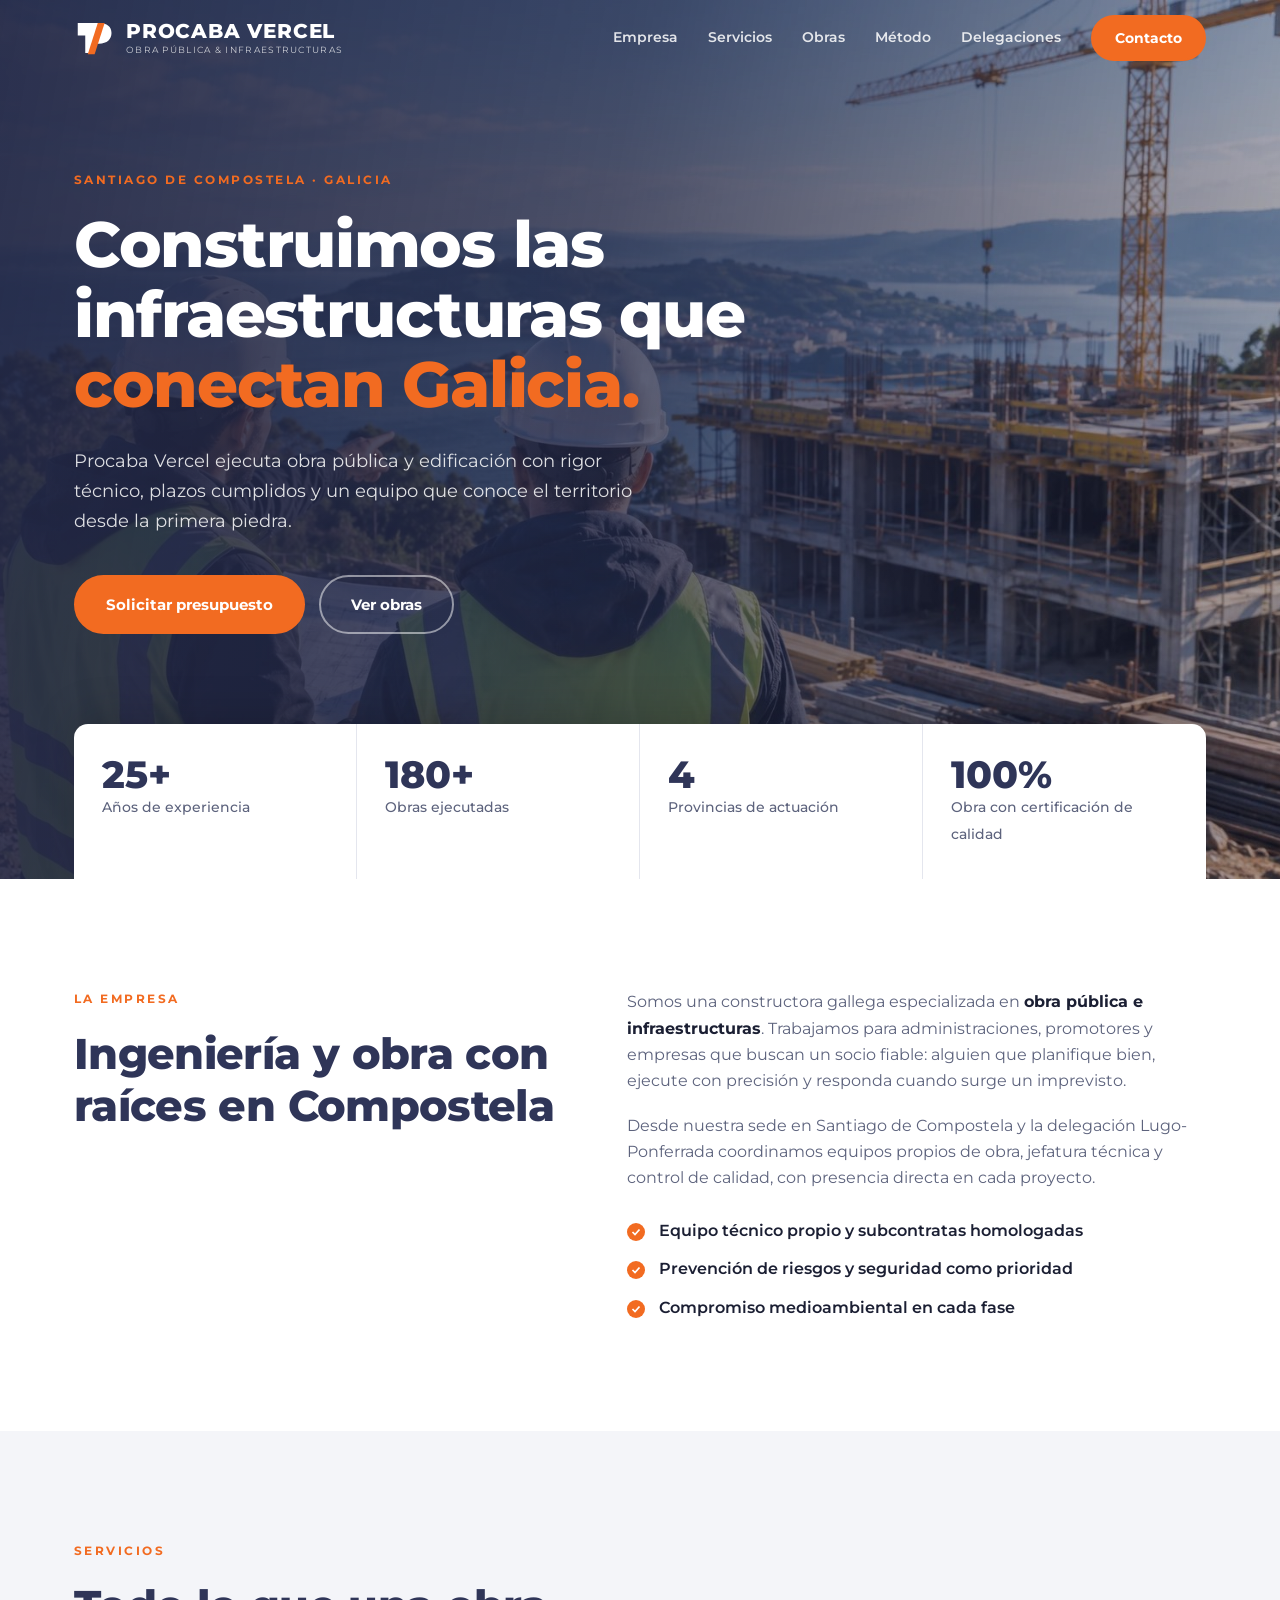
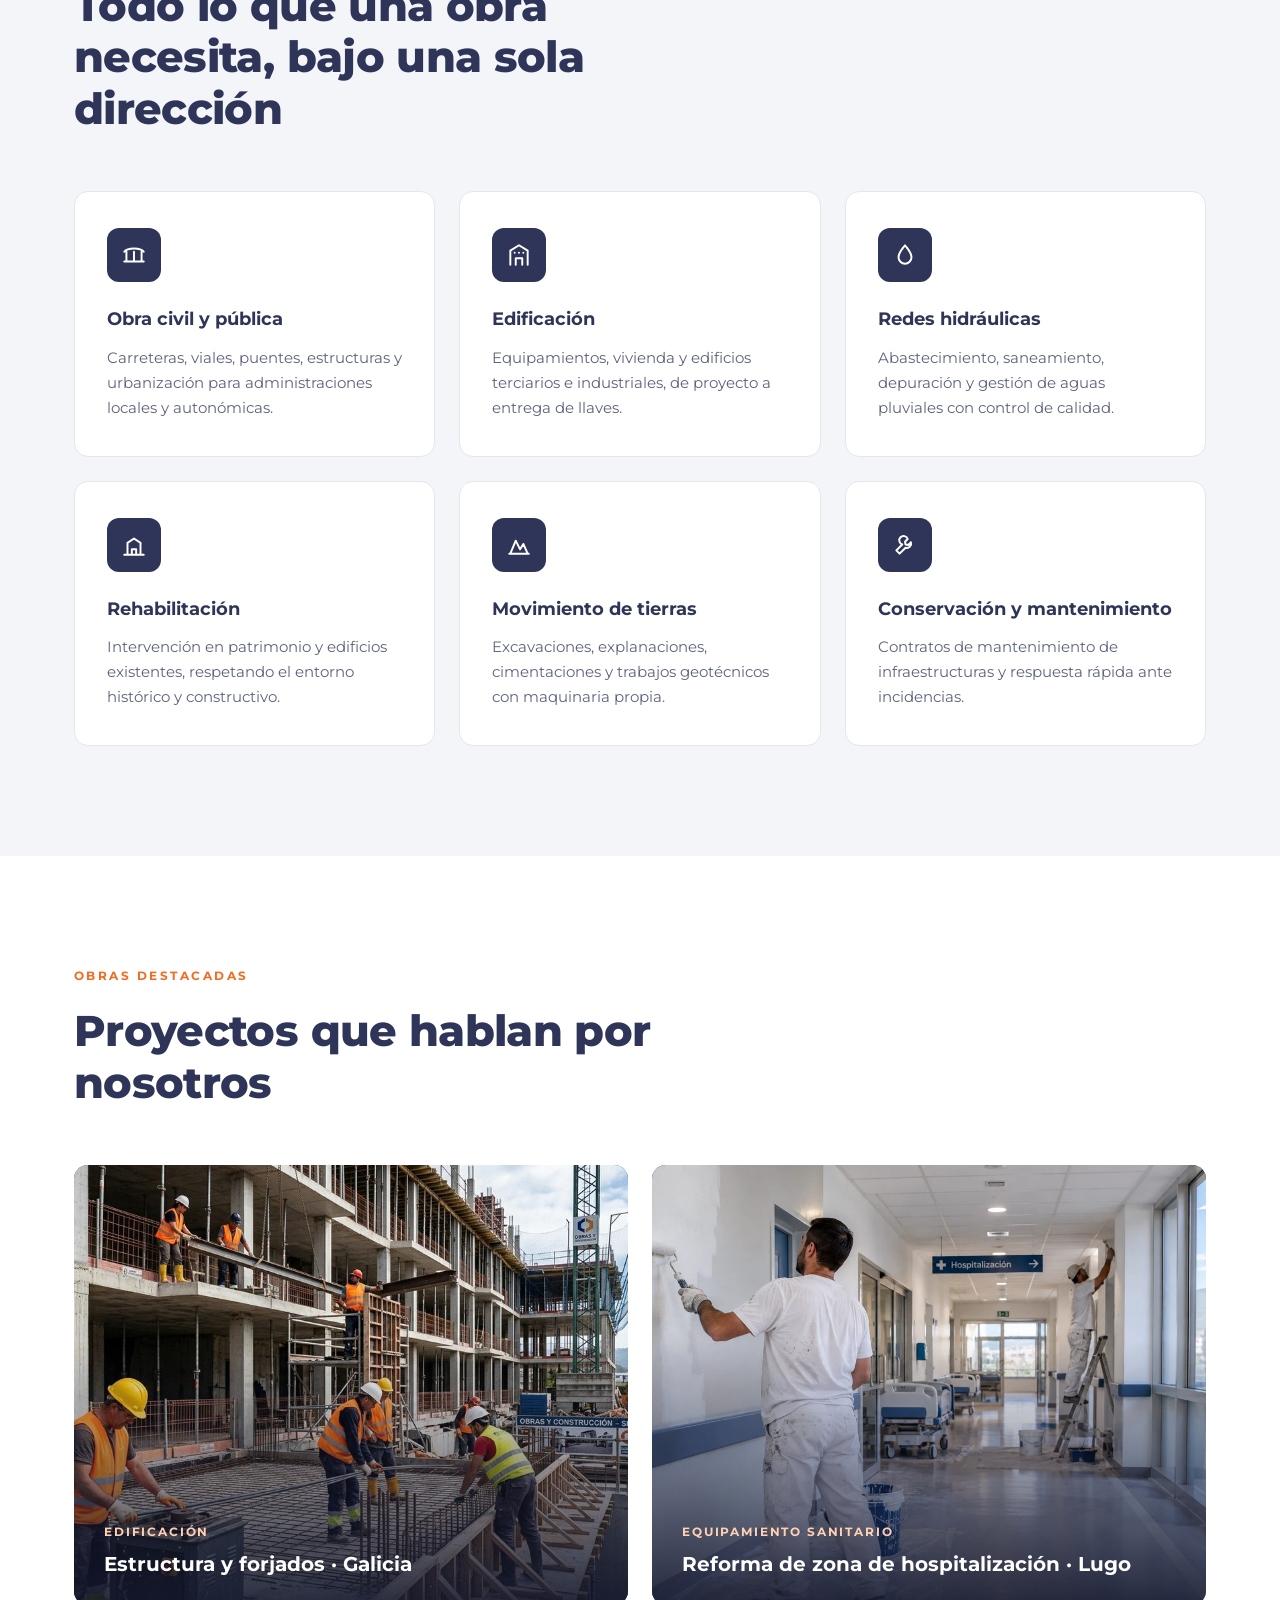
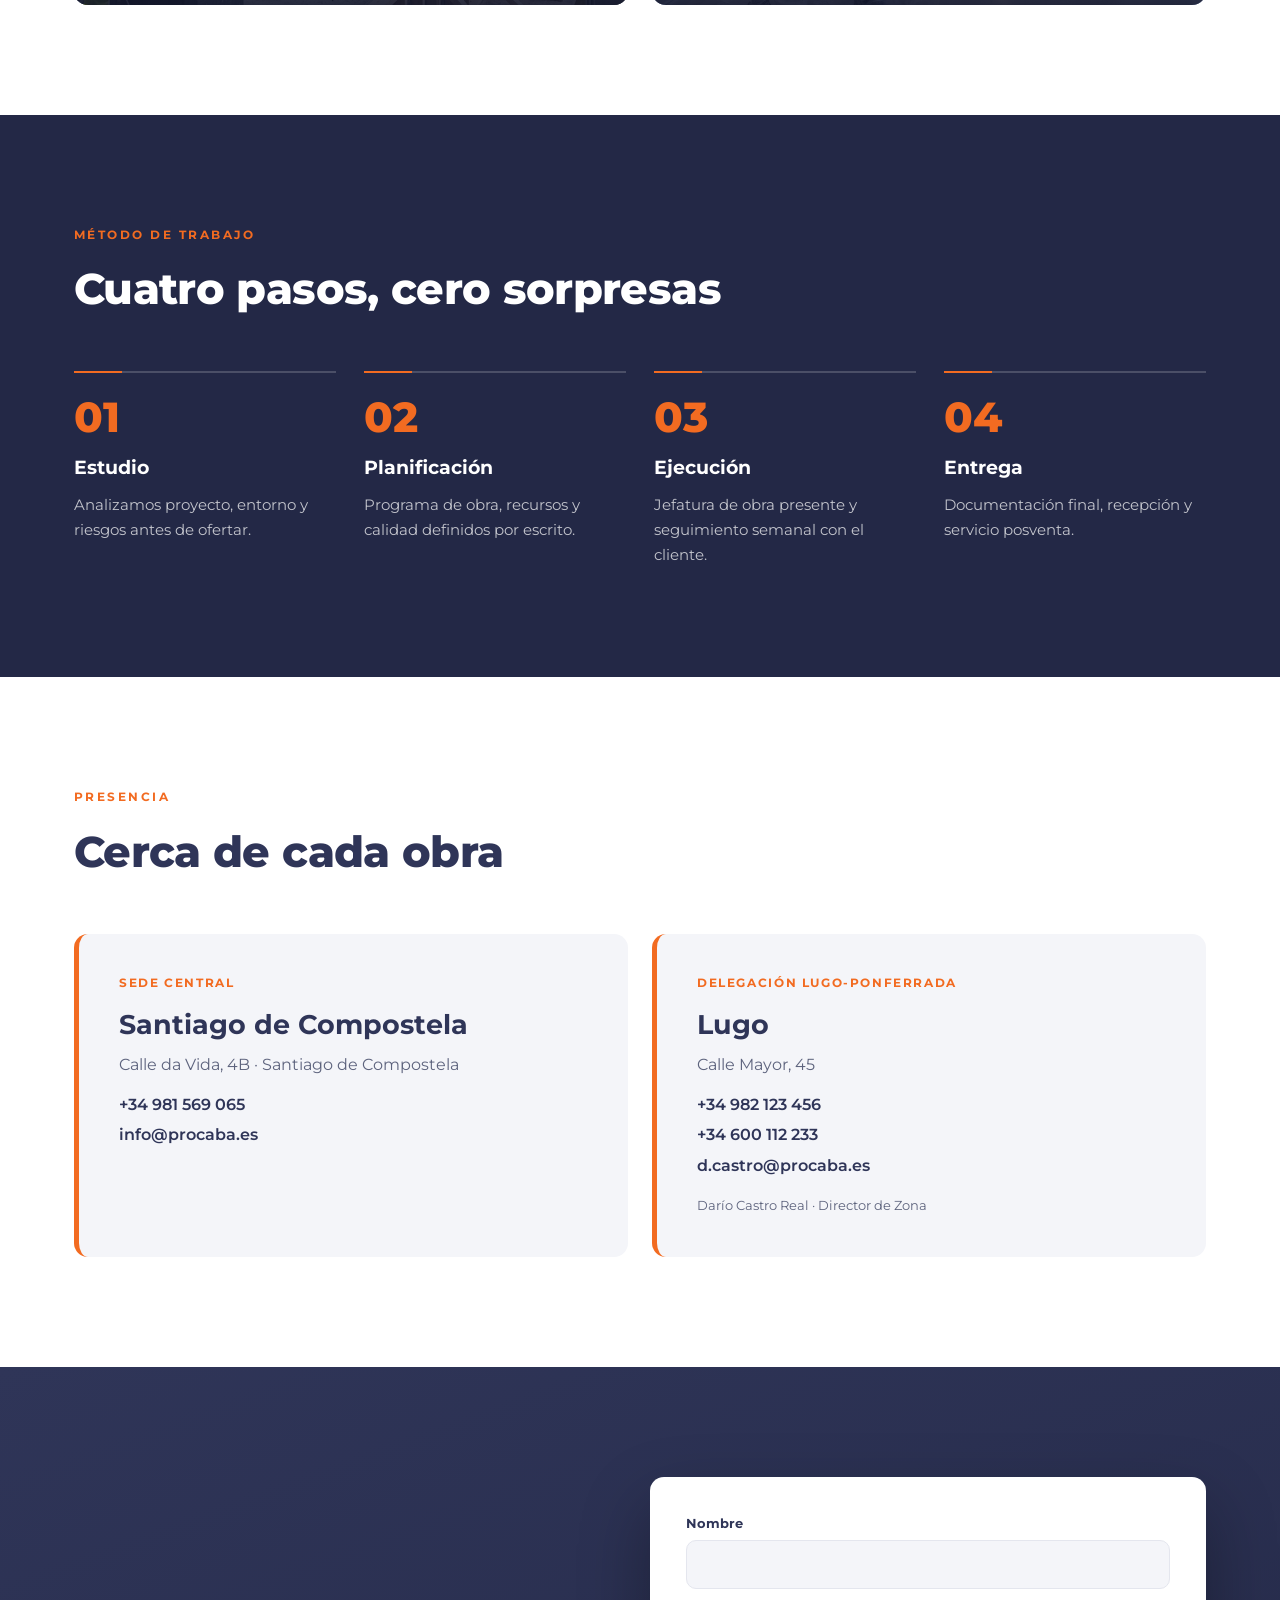
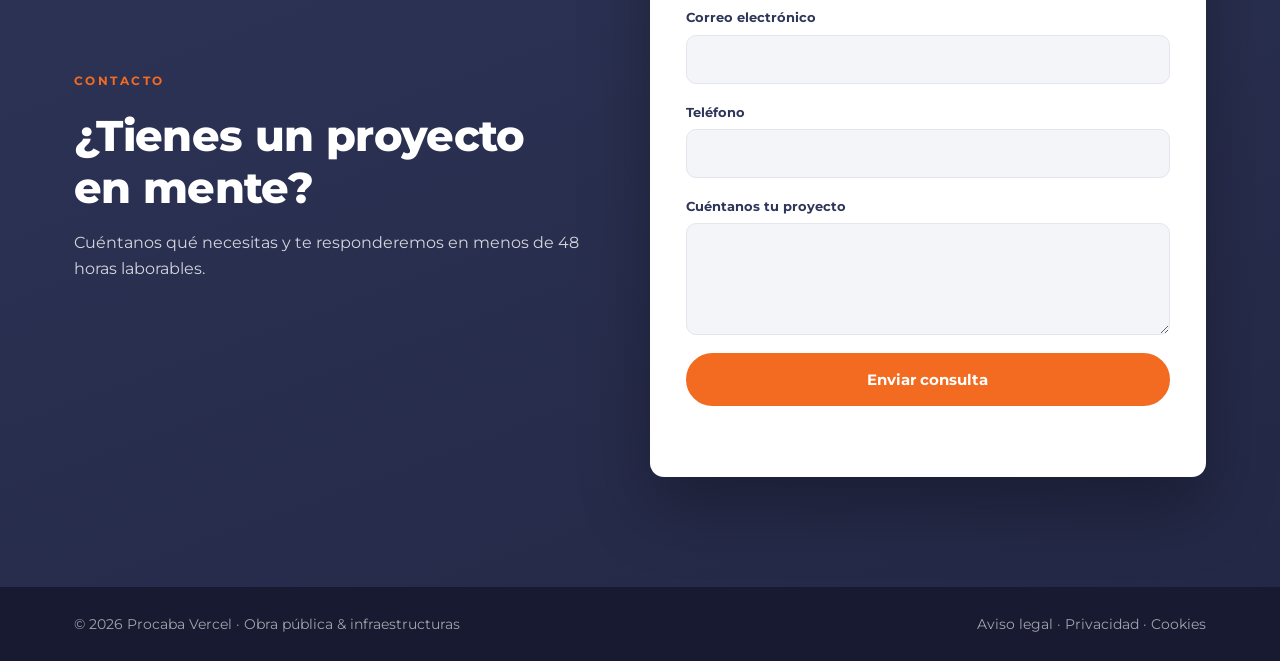
==== commit 3b1e91ea: "Rename company to Procaba Vercel Co-Authored-By: Claude Sonnet 5.5 <noreply@anthropic.com> Claude-Se" ====
--- a/index.html
+++ b/index.html
@@ -3,8 +3,8 @@
 <head>
 <meta charset="utf-8">
 <meta name="viewport" content="width=device-width, initial-scale=1">
-<title>Procaba · Obra pública e infraestructuras en Galicia</title>
-<meta name="description" content="Procaba es una constructora de Santiago de Compostela especializada en obra pública, edificación e infraestructuras en Galicia y el noroeste peninsular.">
+<title>Procaba Vercel · Obra pública e infraestructuras en Galicia</title>
+<meta name="description" content="Procaba Vercel es una constructora de Santiago de Compostela especializada en obra pública, edificación e infraestructuras en Galicia y el noroeste peninsular.">
 <meta name="theme-color" content="#2F3558">
 <link rel="icon" href="assets/favicon.svg" type="image/svg+xml">
 <link rel="preconnect" href="https://fonts.googleapis.com">
@@ -12,16 +12,16 @@
 <link href="https://fonts.googleapis.com/css2?family=Montserrat:wght@400;500;600;700;800&display=swap" rel="stylesheet">
 <link rel="stylesheet" href="styles.css">
 <script type="application/ld+json">
-{"@context":"https://schema.org","@type":"GeneralContractor","name":"Procaba","description":"Obra pública e infraestructuras","telephone":"+34981569065","vatID":"B74130907","address":{"@type":"PostalAddress","streetAddress":"Calle da Vida, 4B","addressLocality":"Santiago de Compostela","addressRegion":"A Coruña","addressCountry":"ES"}}
+{"@context":"https://schema.org","@type":"GeneralContractor","name":"Procaba Vercel","description":"Obra pública e infraestructuras","telephone":"+34981569065","vatID":"B74130907","address":{"@type":"PostalAddress","streetAddress":"Calle da Vida, 4B","addressLocality":"Santiago de Compostela","addressRegion":"A Coruña","addressCountry":"ES"}}
 </script>
 </head>
 <body>
 
 <header class="nav" id="top">
   <div class="wrap nav-in">
-    <a href="#top" class="brand" aria-label="Procaba, inicio">
+    <a href="#top" class="brand" aria-label="Procaba Vercel, inicio">
       <svg class="mark" viewBox="0 0 64 64" aria-hidden="true"><path fill="currentColor" d="M6 8h34c13 0 20 6 20 16s-7 17-20 17H30v15H18V28H6z"/><path fill="#F26B21" d="M38 8h11L33 58H22z"/></svg>
-      <span class="brand-t"><b>PROCABA</b><small>Obra pública &amp; infraestructuras</small></span>
+      <span class="brand-t"><b>PROCABA VERCEL</b><small>Obra pública &amp; infraestructuras</small></span>
     </a>
     <nav class="menu" id="menu" aria-label="Principal">
       <a href="#empresa">Empresa</a>
@@ -60,7 +60,7 @@
   <div class="wrap hero-in">
     <p class="eyebrow">Santiago de Compostela · Galicia</p>
     <h1>Construimos las infraestructuras que <em>conectan Galicia.</em></h1>
-    <p class="lead">Procaba ejecuta obra pública y edificación con rigor técnico, plazos cumplidos y un equipo que conoce el territorio desde la primera piedra.</p>
+    <p class="lead">Procaba Vercel ejecuta obra pública y edificación con rigor técnico, plazos cumplidos y un equipo que conoce el territorio desde la primera piedra.</p>
     <div class="cta">
       <a href="#contacto" class="btn">Solicitar presupuesto</a>
       <a href="#obras" class="btn btn-ghost">Ver obras</a>
@@ -175,7 +175,7 @@
 
 <footer class="foot">
   <div class="wrap foot-in">
-    <span>© <span id="y"></span> Procaba · Obra pública &amp; infraestructuras</span>
+    <span>© <span id="y"></span> Procaba Vercel · Obra pública &amp; infraestructuras</span>
     <span><a href="aviso-legal.html">Aviso legal</a> · <a href="#">Privacidad</a> · <a href="#">Cookies</a></span>
   </div>
 </footer>
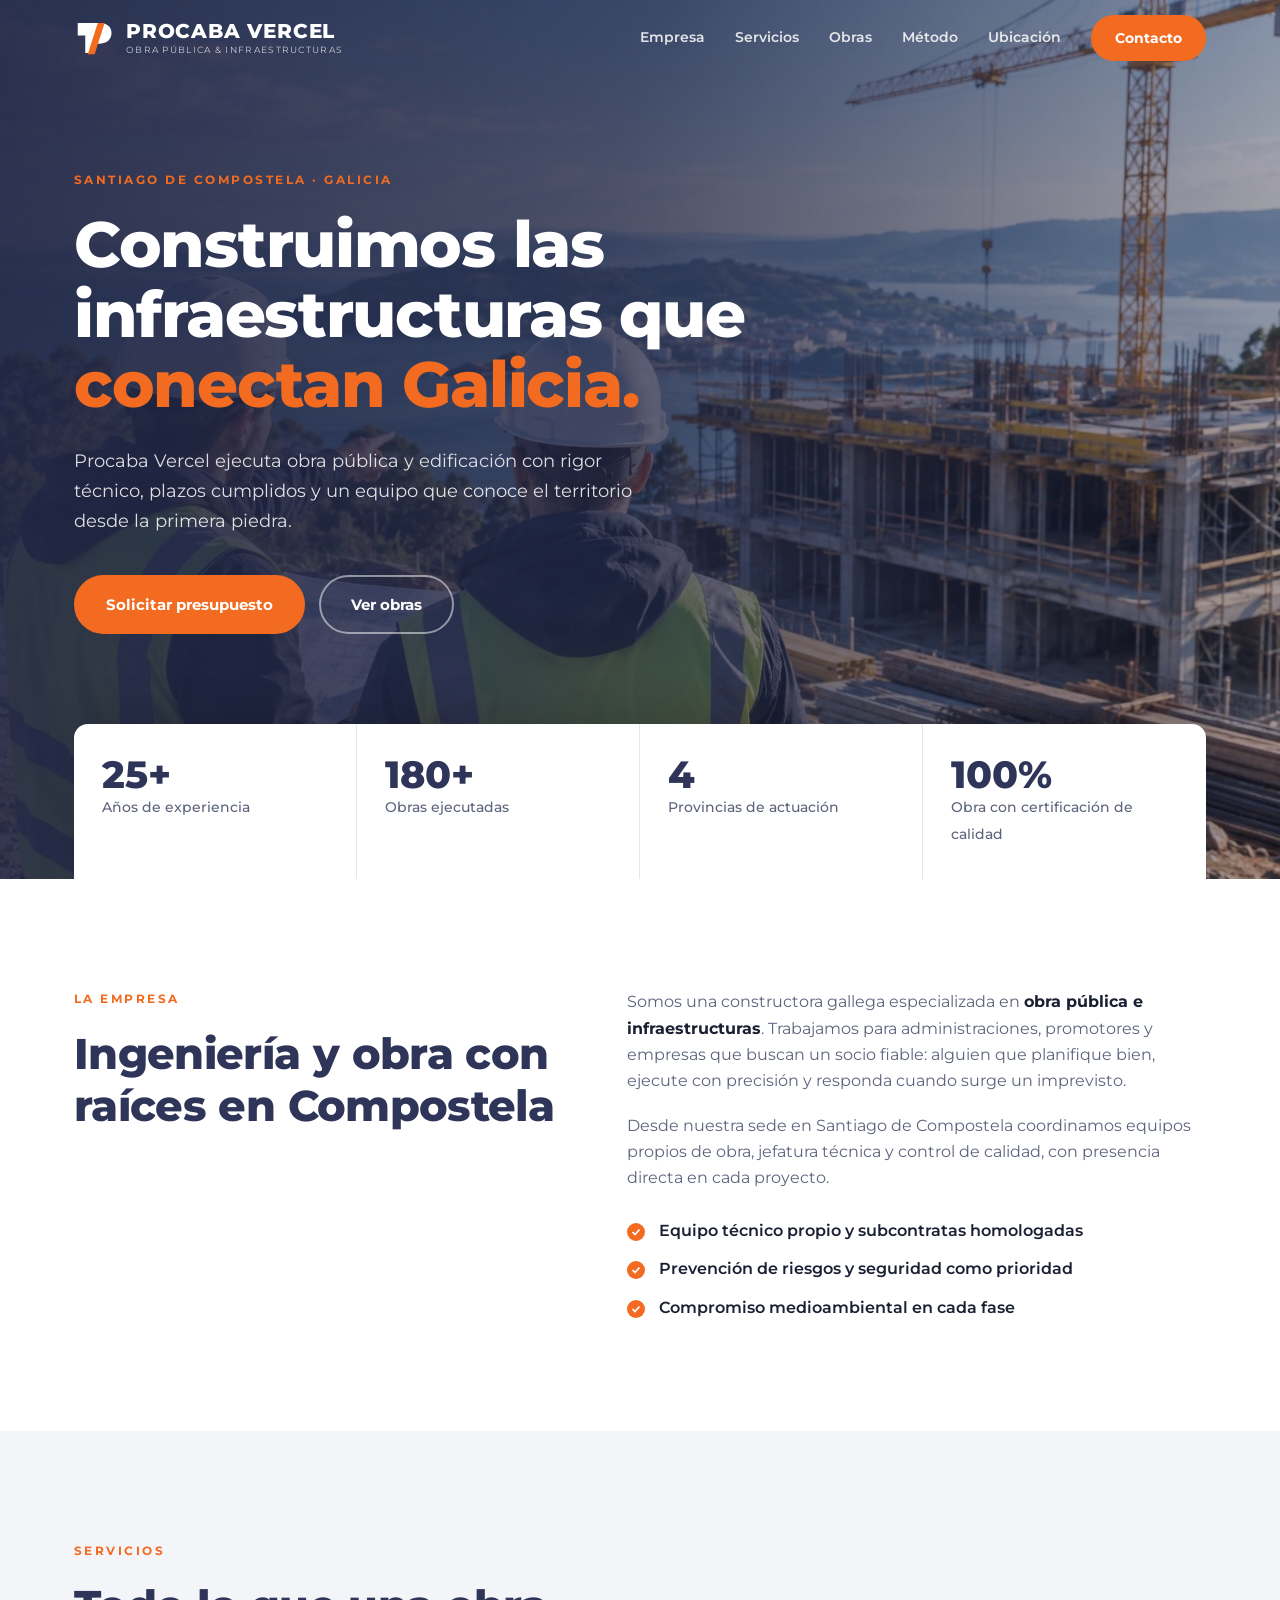
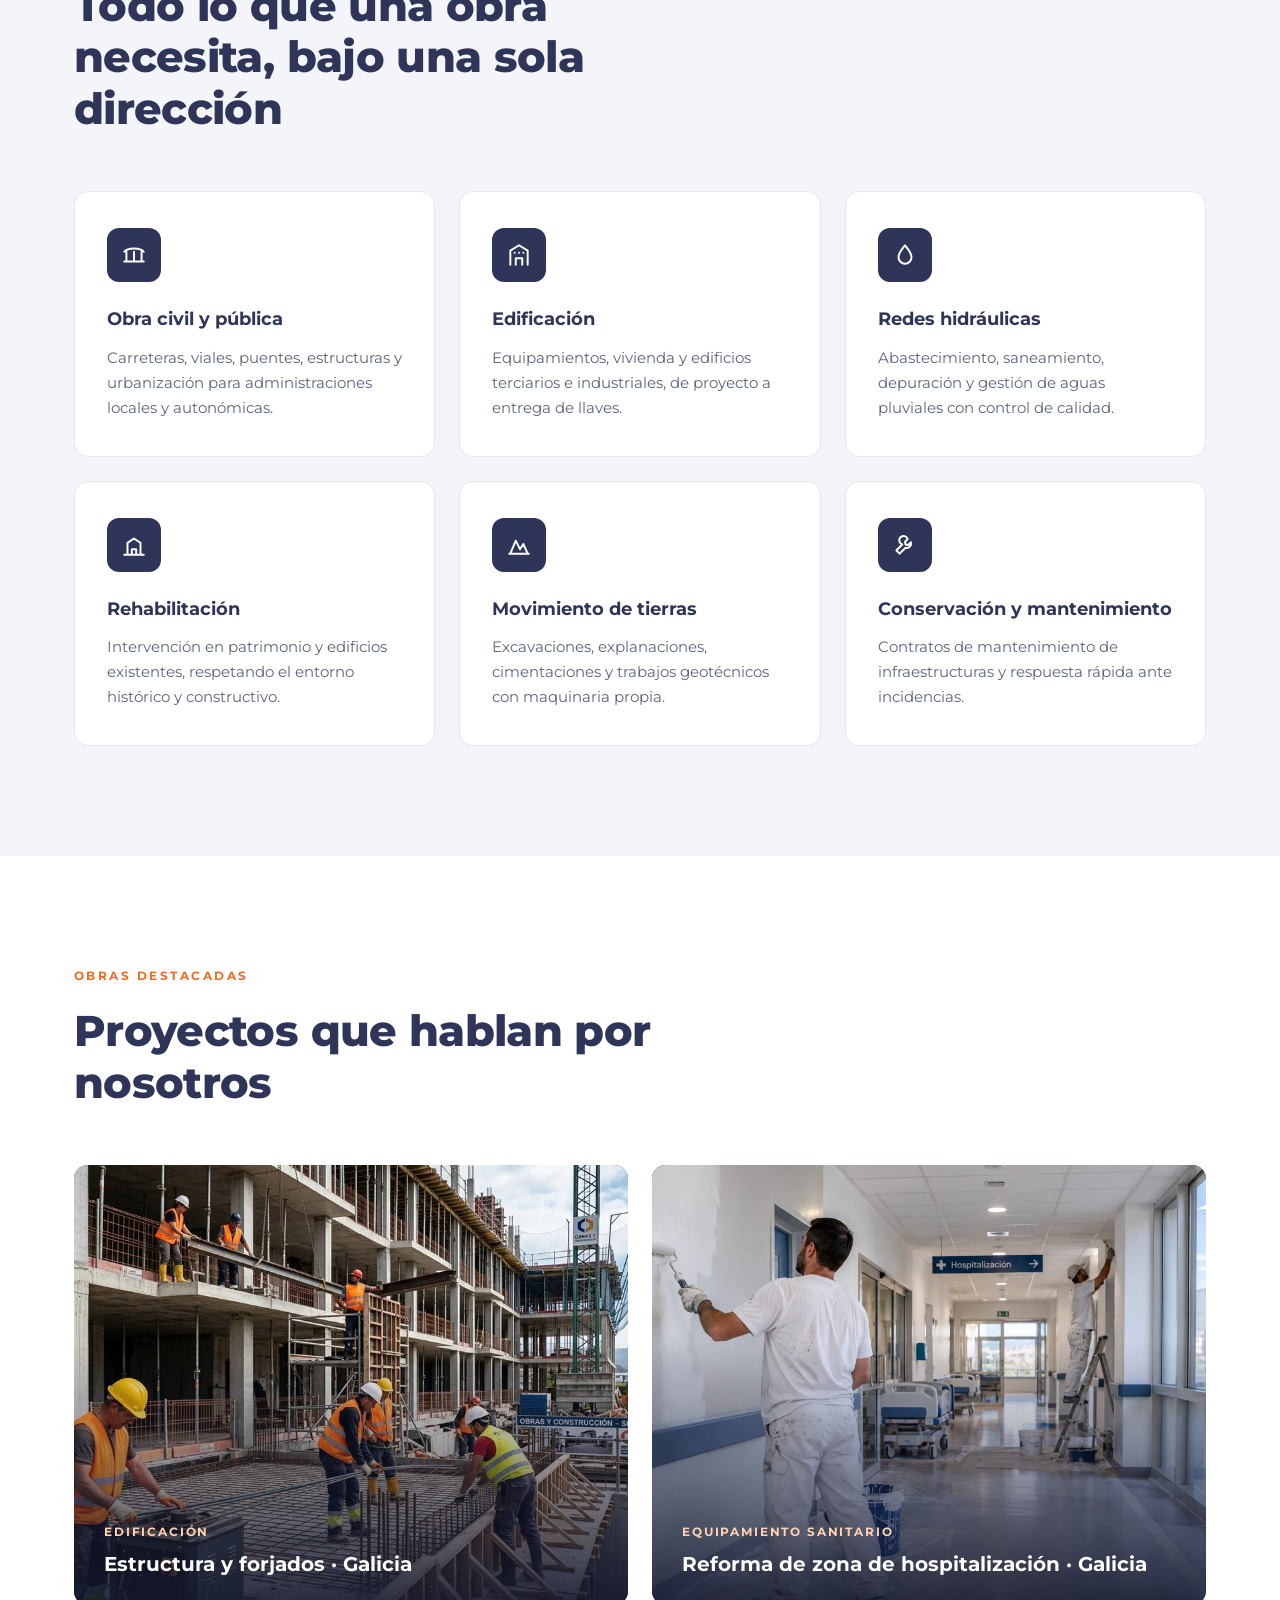
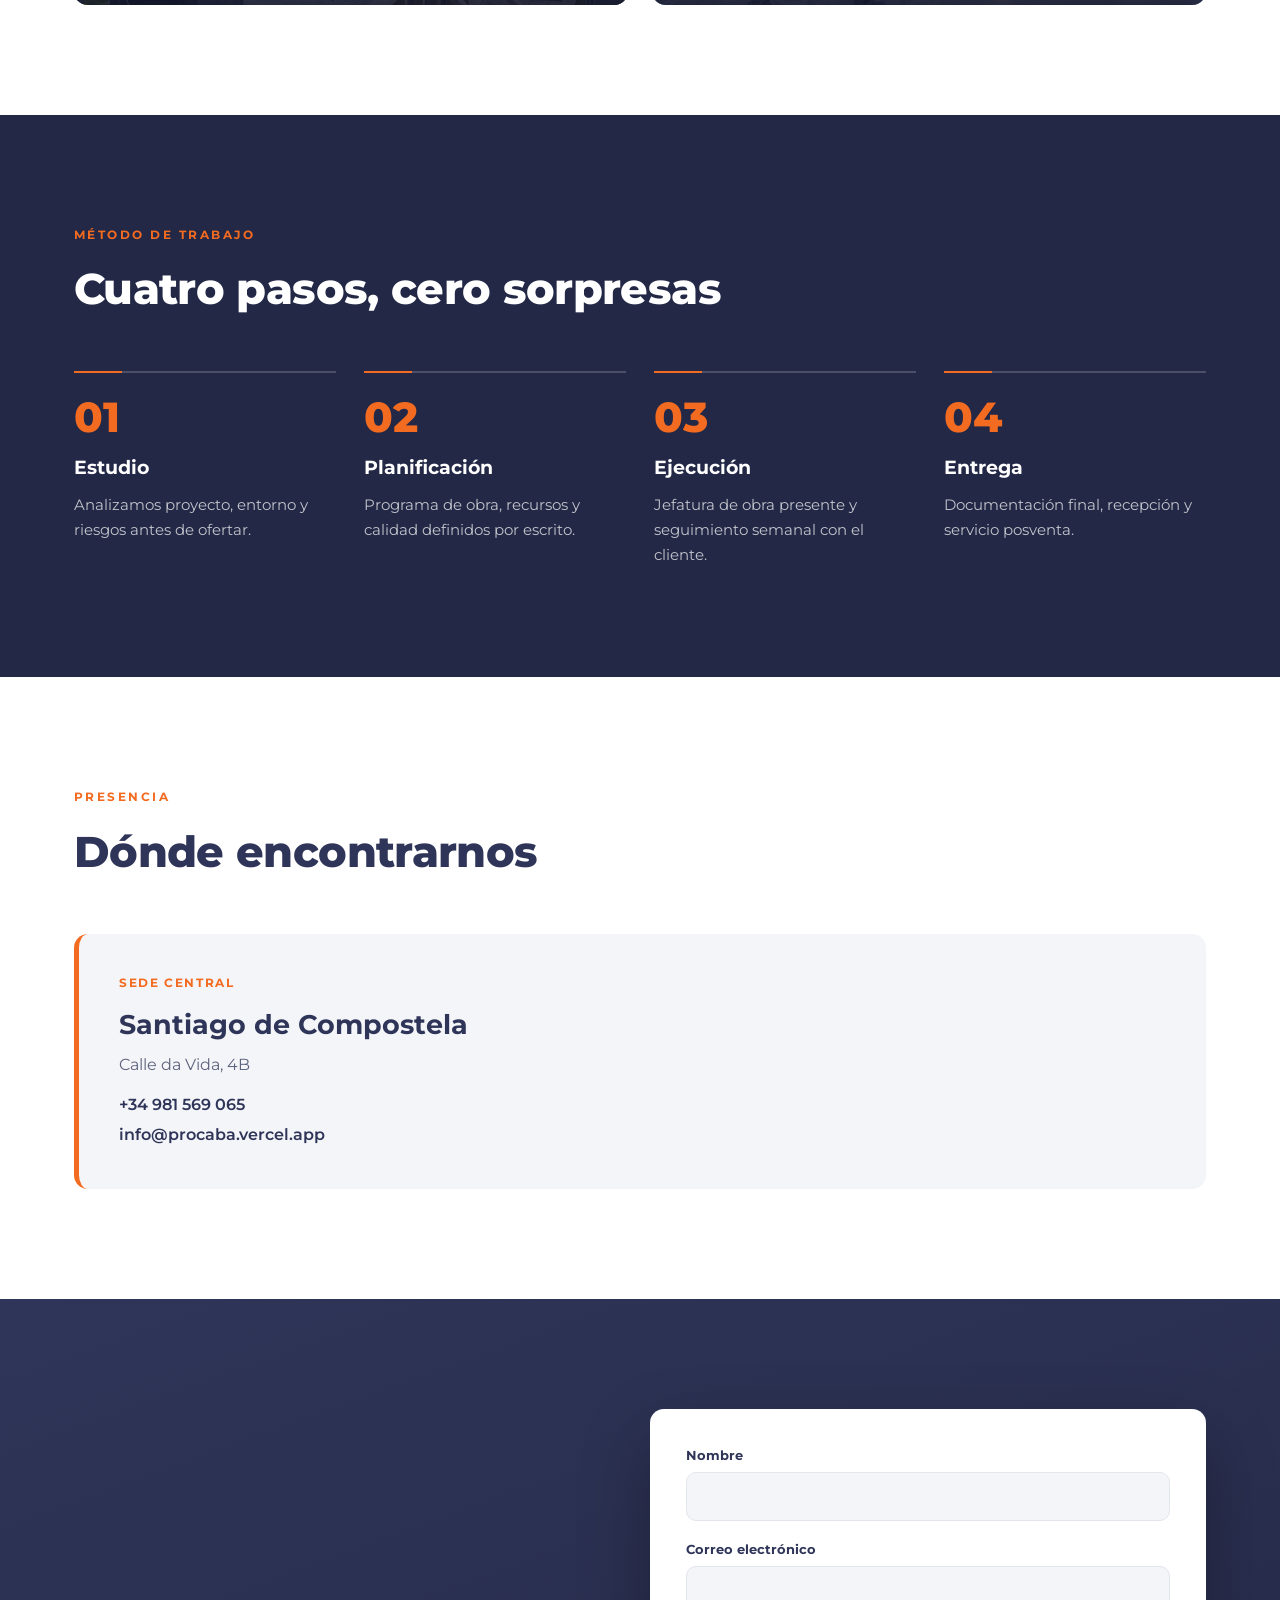
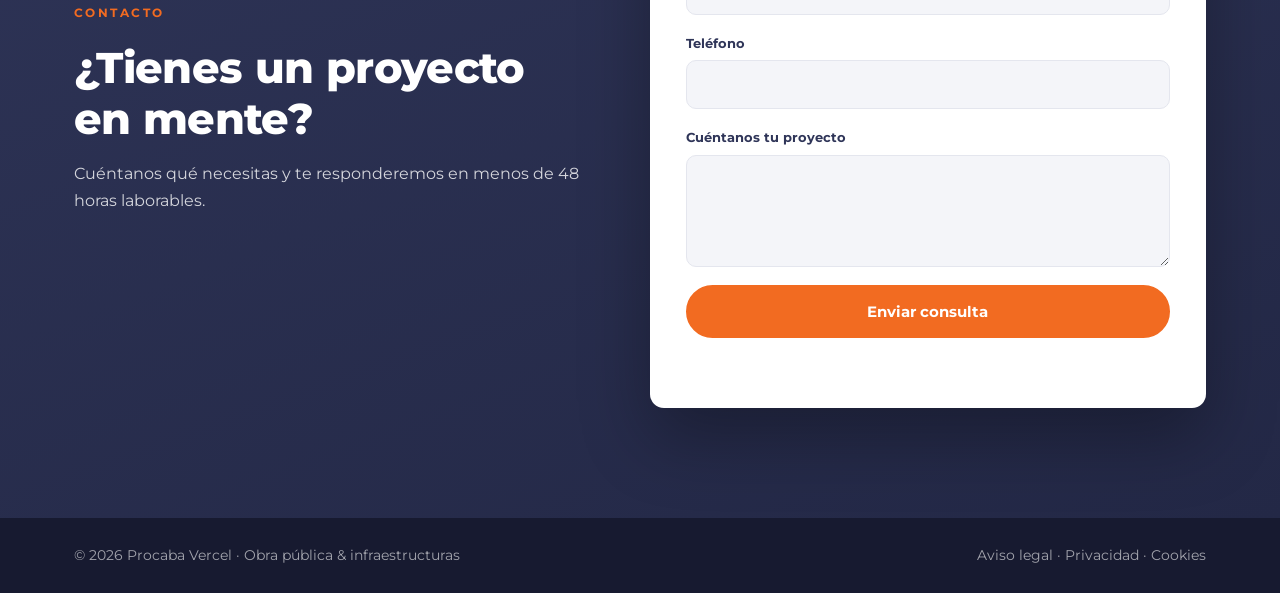
==== commit 30819ebf: "Single office at Calle da Vida, remove Lugo delegation, update email Co-Authored-By: Claude Sonnet 5" ====
--- a/index.html
+++ b/index.html
@@ -28,7 +28,7 @@
       <a href="#servicios">Servicios</a>
       <a href="#obras">Obras</a>
       <a href="#metodo">Método</a>
-      <a href="#delegaciones">Delegaciones</a>
+      <a href="#delegaciones">Ubicación</a>
       <a href="#contacto" class="btn btn-sm">Contacto</a>
     </nav>
     <button class="burger" id="burger" aria-label="Abrir menú" aria-expanded="false" aria-controls="menu"><span></span><span></span></button>
@@ -84,7 +84,7 @@
     </div>
     <div class="reveal">
       <p>Somos una constructora gallega especializada en <strong>obra pública e infraestructuras</strong>. Trabajamos para administraciones, promotores y empresas que buscan un socio fiable: alguien que planifique bien, ejecute con precisión y responda cuando surge un imprevisto.</p>
-      <p>Desde nuestra sede en Santiago de Compostela y la delegación Lugo-Ponferrada coordinamos equipos propios de obra, jefatura técnica y control de calidad, con presencia directa en cada proyecto.</p>
+      <p>Desde nuestra sede en Santiago de Compostela coordinamos equipos propios de obra, jefatura técnica y control de calidad, con presencia directa en cada proyecto.</p>
       <ul class="ticks">
         <li>Equipo técnico propio y subcontratas homologadas</li>
         <li>Prevención de riesgos y seguridad como prioridad</li>
@@ -113,7 +113,7 @@
     <div class="head reveal"><p class="eyebrow dark">Obras destacadas</p><h2>Proyectos que hablan por nosotros</h2></div>
     <div class="works">
       <figure class="work w1 reveal"><img src="assets/img/obra-edificacion.jpg" alt="Equipo trabajando en la estructura de un edificio en construcción" loading="lazy"><figcaption><span>Edificación</span><h3>Estructura y forjados · Galicia</h3></figcaption></figure>
-      <figure class="work w2 reveal"><img src="assets/img/obra-hospital.jpg" alt="Operarios pintando un pasillo hospitalario en reforma" loading="lazy"><figcaption><span>Equipamiento sanitario</span><h3>Reforma de zona de hospitalización · Lugo</h3></figcaption></figure>
+      <figure class="work w2 reveal"><img src="assets/img/obra-hospital.jpg" alt="Operarios pintando un pasillo hospitalario en reforma" loading="lazy"><figcaption><span>Equipamiento sanitario</span><h3>Reforma de zona de hospitalización · Galicia</h3></figcaption></figure>
     </div>
   </div>
 </section>
@@ -132,23 +132,14 @@
 
 <section class="sec" id="delegaciones">
   <div class="wrap">
-    <div class="head reveal"><p class="eyebrow dark">Presencia</p><h2>Cerca de cada obra</h2></div>
-    <div class="offices">
+    <div class="head reveal"><p class="eyebrow dark">Presencia</p><h2>Dónde encontrarnos</h2></div>
+    <div class="offices one">
       <article class="office reveal">
         <span class="tag">Sede central</span>
         <h3>Santiago de Compostela</h3>
-        <p>Calle da Vida, 4B · Santiago de Compostela</p>
+        <p>Calle da Vida, 4B</p>
         <a href="tel:+34981569065">+34 981 569 065</a>
-        <a href="mailto:info@procaba.es">info@procaba.es</a>
-      </article>
-      <article class="office reveal">
-        <span class="tag">Delegación Lugo-Ponferrada</span>
-        <h3>Lugo</h3>
-        <p>Calle Mayor, 45</p>
-        <a href="tel:+34982123456">+34 982 123 456</a>
-        <a href="tel:+34600112233">+34 600 112 233</a>
-        <a href="mailto:d.castro@procaba.es">d.castro@procaba.es</a>
-        <small>Darío Castro Real · Director de Zona</small>
+        <a href="mailto:info@procaba.vercel.app">info@procaba.vercel.app</a>
       </article>
     </div>
   </div>
--- a/styles.css
+++ b/styles.css
@@ -158,3 +158,5 @@
 .legal li strong{color:var(--ink)}
 .legal a{color:var(--navy);text-decoration:underline}
 .legal-date{margin-top:40px;font-size:.85rem}
+
+.offices.one{grid-template-columns:1fr}
